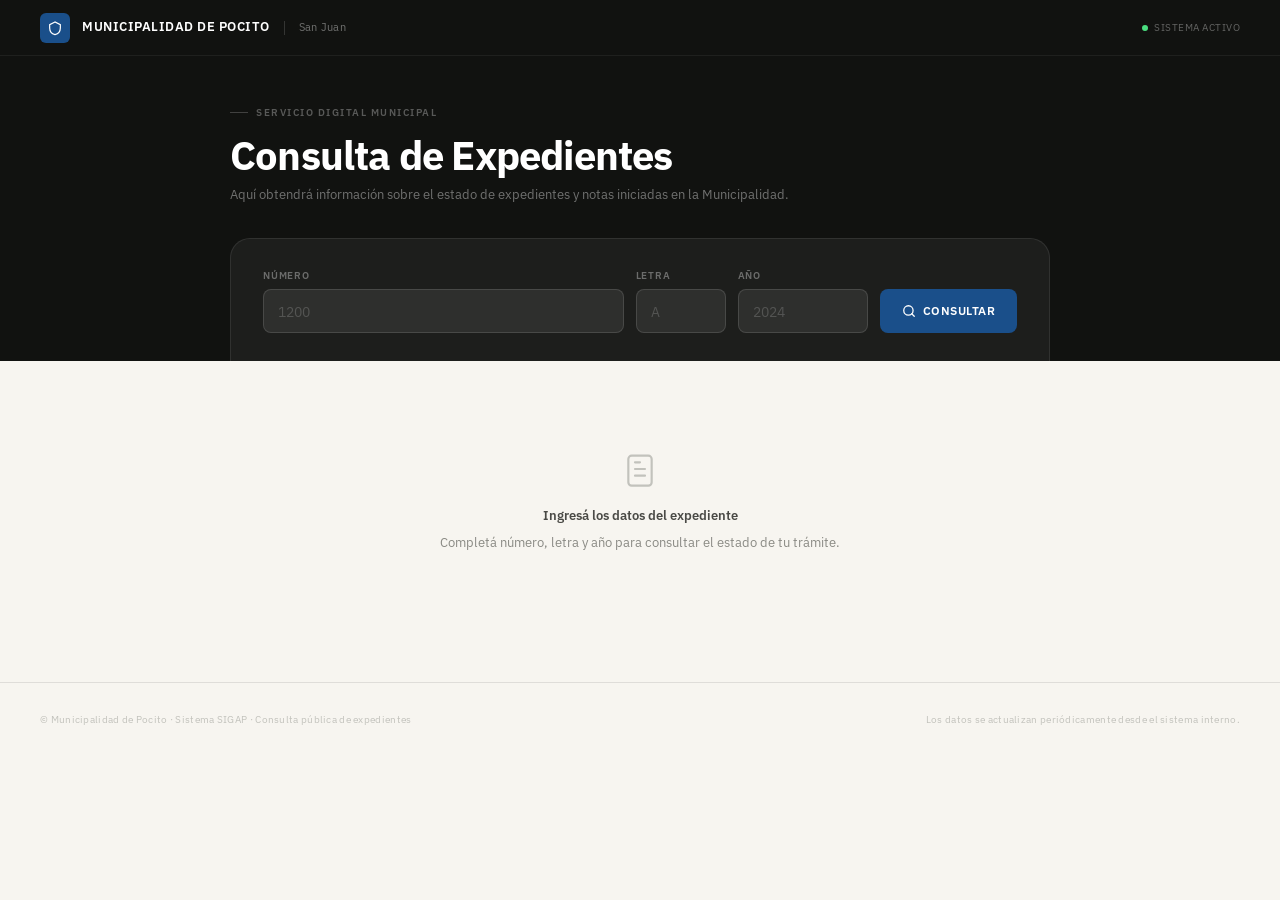
==== html/expedientes/index.html @ dec7ae79 "Add files via upload" ====
<!DOCTYPE html>
<html lang="es">
<head>
<meta charset="UTF-8">
<meta name="viewport" content="width=device-width, initial-scale=1.0">
<title>Consulta de Expedientes — Municipalidad de Pocito</title>
<link rel="preconnect" href="https://fonts.googleapis.com">
<link rel="preconnect" href="https://fonts.gstatic.com" crossorigin>
<link href="https://fonts.googleapis.com/css2?family=IBM+Plex+Sans:ital,wght@0,400;0,500;0,600;1,400&family=IBM+Plex+Mono:wght@400;500&display=swap" rel="stylesheet">
<style>
*,*::before,*::after{box-sizing:border-box;margin:0;padding:0}
:root{
  --ink:     #111210;
  --ink2:    #4a4a46;
  --ink3:    #8a8a84;
  --ink4:    #c2c2bc;
  --paper:   #f7f5f0;
  --card:    #ffffff;
  --line:    rgba(17,18,16,.10);
  --line2:   rgba(17,18,16,.06);
  --blue:    #1a4f8a;
  --blue-bg: #e8f0fa;
  --blue-dk: #0d3566;
  --green:   #0f6e56;
  --green-bg:#e1f5ee;
  --amber:   #7a4a09;
  --amber-bg:#fdf0d5;
  --red:     #8b2020;
  --red-bg:  #fbeaea;
  --r:       8px;
  --r-lg:    14px;
  --r-xl:    20px;
}
html{scroll-behavior:smooth}
body{
  font-family:'IBM Plex Sans',system-ui,sans-serif;
  background:var(--paper);
  color:var(--ink);
  min-height:100vh;
  font-size:15px;
  line-height:1.7;
  -webkit-font-smoothing:antialiased;
}

/* ── HEADER ── */
.hd{
  background:var(--ink);color:#fff;
  display:flex;align-items:center;justify-content:space-between;
  padding:0 2.5rem;height:56px;
  border-bottom:1px solid rgba(255,255,255,.06);
  position:sticky;top:0;z-index:200;
}
.hd-brand{display:flex;align-items:center;gap:12px}
.hd-shield{
  width:30px;height:30px;background:var(--blue);border-radius:6px;
  display:flex;align-items:center;justify-content:center;
}
.hd-shield svg{width:16px;height:16px;fill:none;stroke:#fff;stroke-width:1.8;stroke-linecap:round}
.hd-name{font-family:'IBM Plex Sans',system-ui,sans-serif;font-size:13px;font-weight:600;letter-spacing:.5px;text-transform:uppercase}
.hd-sep{width:1px;height:14px;background:rgba(255,255,255,.15);margin:0 2px}
.hd-sub{font-family:'IBM Plex Sans',system-ui,sans-serif;font-size:11px;color:rgba(255,255,255,.4);letter-spacing:.3px}
.hd-dot-wrap{display:flex;align-items:center;gap:6px;font-family:'IBM Plex Sans',system-ui,sans-serif;font-size:10px;color:rgba(255,255,255,.35);letter-spacing:.5px;text-transform:uppercase}
.hd-dot{width:6px;height:6px;border-radius:50%;background:#4ade80;animation:blink 2.5s ease-in-out infinite}
@keyframes blink{0%,100%{opacity:1}50%{opacity:.3}}

/* ── HERO / FORMULARIO ── */
.hero{
  background:var(--ink);
  padding:3rem 2.5rem 0;
}
.hero-inner{max-width:820px;margin:0 auto}
.hero-eyebrow{
  font-family:'IBM Plex Sans',system-ui,sans-serif;font-size:10px;font-weight:600;
  letter-spacing:1.5px;text-transform:uppercase;
  color:rgba(255,255,255,.3);margin-bottom:.75rem;
  display:flex;align-items:center;gap:8px;
}
.hero-eyebrow::before{content:'';display:block;width:18px;height:1px;background:rgba(255,255,255,.2)}
.hero h1{
  font-family:'IBM Plex Sans',system-ui,sans-serif;font-size:clamp(26px,4vw,40px);
  font-weight:700;color:#fff;line-height:1.1;letter-spacing:-0.8px;
  margin-bottom:.5rem;
}
.hero-desc{
  font-family:'IBM Plex Sans',system-ui,sans-serif;font-size:13px;
  color:rgba(255,255,255,.4);margin-bottom:2rem;line-height:1.6;
}

/* ── SEARCH BOX — estilo referencia: limpio, campos en fila ── */
.search-box{
  background:rgba(255,255,255,.05);
  border:1px solid rgba(255,255,255,.09);
  border-bottom:none;
  border-radius:var(--r-xl) var(--r-xl) 0 0;
  padding:1.75rem 2rem;
}
.search-row{
  display:grid;
  grid-template-columns:1fr 90px 130px auto;
  gap:12px;align-items:end;
}
.sf{display:flex;flex-direction:column;gap:5px}
.sf label{
  font-family:'IBM Plex Sans',system-ui,sans-serif;font-size:10px;font-weight:600;
  text-transform:uppercase;letter-spacing:.8px;
  color:rgba(255,255,255,.35);
}
.sf input{
  height:44px;
  background:rgba(255,255,255,.08);
  border:1px solid rgba(255,255,255,.12);
  border-radius:var(--r);
  color:#fff;font-family:'IBM Plex Sans',system-ui,sans-serif;font-size:17px;font-weight:500;
  padding:0 14px;outline:none;
  transition:border-color .18s,background .18s;
  -moz-appearance:textfield;
}
.sf input::-webkit-outer-spin-button,
.sf input::-webkit-inner-spin-button{-webkit-appearance:none}
.sf input::placeholder{color:rgba(255,255,255,.18);font-size:14px;font-weight:400}
.sf input:focus{border-color:rgba(255,255,255,.38);background:rgba(255,255,255,.12)}
.btn-consultar{
  height:44px;background:var(--blue);color:#fff;border:none;
  border-radius:var(--r);font-family:'IBM Plex Sans',system-ui,sans-serif;
  font-size:12px;font-weight:600;letter-spacing:.5px;text-transform:uppercase;
  padding:0 22px;cursor:pointer;white-space:nowrap;
  display:flex;align-items:center;gap:7px;
  transition:background .15s,transform .1s;
}
.btn-consultar:hover{background:var(--blue-dk)}
.btn-consultar:active{transform:scale(.97)}
.btn-consultar svg{width:14px;height:14px;fill:none;stroke:#fff;stroke-width:2.2;stroke-linecap:round;flex-shrink:0}
.btn-consultar.spin svg{animation:rot .8s linear infinite}
@keyframes rot{to{transform:rotate(360deg)}}

/* ── MAIN ── */
.page-body{max-width:820px;margin:0 auto;padding:2.5rem 2.5rem 5rem}

/* ── IDLE ── */
.idle-msg{
  display:flex;flex-direction:column;align-items:center;
  padding:3rem 1rem;text-align:center;color:var(--ink3);
}
.idle-msg svg{width:40px;height:40px;stroke:var(--ink4);margin-bottom:1rem}
.idle-msg strong{font-family:'IBM Plex Sans',system-ui,sans-serif;font-size:13px;font-weight:600;color:var(--ink2);display:block;margin-bottom:.3rem}
.idle-msg p{font-size:13px}

/* ── RESULT ── */
#result{animation:fadeUp .3s ease}
@keyframes fadeUp{from{opacity:0;transform:translateY(8px)}to{opacity:1;transform:none}}

/* NOT FOUND / ERROR */
.nf{
  background:var(--card);border:1px solid var(--line);
  border-radius:var(--r-xl);padding:2.5rem 2rem;text-align:center;
}
.nf svg{width:38px;height:38px;stroke:var(--ink4);margin-bottom:.9rem}
.nf strong{font-family:'IBM Plex Sans',system-ui,sans-serif;font-size:14px;font-weight:600;display:block;margin-bottom:.4rem}
.nf p{font-size:13px;color:var(--ink2)}

/* ── EXPEDIENTE CARD ── */
.ec{background:var(--card);border:1px solid var(--line);border-radius:var(--r-xl);overflow:hidden}

/* Banner anulado */
.anul-banner{
  background:var(--red-bg);border-bottom:1px solid rgba(139,32,32,.1);
  padding:.6rem 1.75rem;
  font-family:'IBM Plex Sans',system-ui,sans-serif;font-size:11px;font-weight:600;
  color:var(--red);text-transform:uppercase;letter-spacing:.5px;
  display:flex;align-items:center;gap:7px;
}

/* Header azul */
.ec-top{
  background:var(--blue);padding:1.5rem 1.75rem;
  display:flex;justify-content:space-between;align-items:flex-start;
  flex-wrap:wrap;gap:.75rem;
}
.ec-id small{
  font-family:'IBM Plex Sans',system-ui,sans-serif;font-size:9px;font-weight:600;
  letter-spacing:1px;text-transform:uppercase;color:rgba(255,255,255,.55);
  display:block;margin-bottom:3px;
}
.ec-id h2{
  font-family:'IBM Plex Sans',system-ui,sans-serif;font-size:clamp(18px,3.5vw,26px);
  font-weight:700;letter-spacing:-.4px;color:#fff;line-height:1;
}

/* Pill de estado */
.pill{
  display:inline-flex;align-items:center;gap:5px;
  padding:5px 13px;border-radius:99px;
  font-family:'IBM Plex Sans',system-ui,sans-serif;font-size:10px;font-weight:600;
  letter-spacing:.3px;text-transform:uppercase;
}
.pill .d{width:6px;height:6px;border-radius:50%}
.pill-green{background:var(--green-bg);color:var(--green)}.pill-green .d{background:var(--green)}
.pill-amber{background:var(--amber-bg);color:var(--amber)}.pill-amber .d{background:var(--amber)}
.pill-red  {background:var(--red-bg);  color:var(--red)  }.pill-red   .d{background:var(--red)}
.pill-blue {background:rgba(255,255,255,.15);color:#fff   }.pill-blue  .d{background:#9FE1CB}

/* Sector actual destacado */
.ec-sector{
  background:var(--blue-bg);border-bottom:1px solid rgba(26,79,138,.12);
  padding:.9rem 1.75rem;display:flex;align-items:center;gap:10px;
}
.ec-sector-icon{
  width:34px;height:34px;flex-shrink:0;background:var(--blue);
  border-radius:7px;display:flex;align-items:center;justify-content:center;
}
.ec-sector-icon svg{width:17px;height:17px;fill:none;stroke:#fff;stroke-width:1.8;stroke-linecap:round}
.ec-sector-lbl{font-family:'IBM Plex Sans',system-ui,sans-serif;font-size:9px;font-weight:600;letter-spacing:1px;text-transform:uppercase;color:var(--blue);margin-bottom:1px}
.ec-sector-val{font-family:'IBM Plex Sans',system-ui,sans-serif;font-size:14px;font-weight:600;color:var(--blue-dk)}

/* Cuerpo */
.ec-body{padding:1.5rem 1.75rem}

.ec-grid{
  display:grid;grid-template-columns:1fr 1fr;
  gap:.8rem 2rem;margin-bottom:1.4rem;
}
.ec-field .lbl{
  font-family:'IBM Plex Sans',system-ui,sans-serif;font-size:9px;font-weight:600;
  text-transform:uppercase;letter-spacing:.9px;color:var(--ink3);margin-bottom:2px;
}
.ec-field .val{font-size:14px;color:var(--ink);font-weight:400;line-height:1.4}
.ec-field .val.hi{color:var(--blue);font-weight:500}

.motivo{
  background:var(--paper);border-left:3px solid var(--blue);
  border-radius:0 var(--r) var(--r) 0;
  padding:.85rem 1.1rem;margin-bottom:1.75rem;
}
.motivo .lbl{font-family:'IBM Plex Sans',system-ui,sans-serif;font-size:9px;font-weight:600;letter-spacing:.9px;text-transform:uppercase;color:var(--ink3);margin-bottom:4px}
.motivo p{font-size:14px;color:var(--ink);line-height:1.6}

/* ── TABLA DE MOVIMIENTOS ── */
.movs-hd{
  font-family:'IBM Plex Sans',system-ui,sans-serif;font-size:9px;font-weight:600;
  text-transform:uppercase;letter-spacing:.9px;color:var(--ink3);
  padding-top:1.25rem;border-top:1px solid var(--line2);
  margin-bottom:1rem;
  display:flex;align-items:center;justify-content:space-between;
}
.movs-count{
  background:var(--paper);border-radius:99px;
  padding:2px 10px;font-size:10px;color:var(--ink2);
}

.tbl-wrap{overflow-x:auto;border-radius:var(--r);border:1px solid var(--line)}
table.movs{
  width:100%;border-collapse:collapse;
  font-family:'IBM Plex Sans',system-ui,sans-serif;font-size:12px;
}
table.movs thead tr{background:var(--ink);color:#fff}
table.movs thead th{
  padding:10px 13px;text-align:left;
  font-size:10px;font-weight:600;letter-spacing:.5px;text-transform:uppercase;
  white-space:nowrap;
}
table.movs tbody tr{border-bottom:1px solid var(--line2);transition:background .12s;font-size:13px}
table.movs tbody tr:last-child{border-bottom:none}
table.movs tbody tr:hover{background:var(--paper)}
table.movs tbody tr.fila-actual{background:var(--blue-bg)}
table.movs tbody tr.fila-actual td{color:var(--blue-dk)}
table.movs td{
  padding:10px 13px;vertical-align:top;
  color:var(--ink2);line-height:1.5;
}
table.movs td.fecha{white-space:nowrap;color:var(--ink3);font-size:11px}
table.movs td.sector{font-weight:600;color:var(--ink);white-space:nowrap}
table.movs td.obs{font-size:12px;max-width:260px;color:var(--ink2)}
.badge-actual{
  display:inline-block;font-size:9px;padding:1px 7px;border-radius:99px;
  background:var(--blue-bg);color:var(--blue);font-weight:600;
  letter-spacing:.3px;text-transform:uppercase;margin-left:5px;
  vertical-align:middle;font-style:normal;font-family:'IBM Plex Sans',system-ui,sans-serif;
}
.no-movs{font-family:'IBM Plex Sans',system-ui,sans-serif;font-size:12px;color:var(--ink3);font-style:italic;padding:.5rem 0}

/* ── FOOTER ── */
.ft{
  border-top:1px solid var(--line);padding:1.75rem 2.5rem;
  display:flex;align-items:center;justify-content:space-between;flex-wrap:wrap;gap:.5rem;
}
.ft p{font-family:'IBM Plex Sans',system-ui,sans-serif;font-size:10px;color:var(--ink4);letter-spacing:.3px}

@media(max-width:620px){
  .hd{padding:0 1rem}
  .hero{padding:2.5rem 1rem 0}
  .search-row{grid-template-columns:1fr 70px;gap:8px}
  .search-row .sf:nth-child(3){grid-column:1}
  .search-row .btn-consultar{grid-column:1/-1;justify-content:center}
  .page-body{padding:2rem 1rem 3rem}
  .ec-grid{grid-template-columns:1fr}
  .ec-top{flex-direction:column}
  table.movs thead th:nth-child(5),
  table.movs td:nth-child(5){display:none}
}
</style>
</head>
<body>

<header class="hd">
  <div class="hd-brand">
    <div class="hd-shield">
      <svg viewBox="0 0 24 24"><path d="M12 3L4 7v5c0 4.5 3.3 8.7 8 9.9 4.7-1.2 8-5.4 8-9.9V7L12 3z"/></svg>
    </div>
    <span class="hd-name">Municipalidad de Pocito</span>
    <span class="hd-sep"></span>
    <span class="hd-sub">San Juan</span>
  </div>
  <div class="hd-dot-wrap">
    <span class="hd-dot"></span>
    <span id="sync-txt">Sistema activo</span>
  </div>
</header>

<section class="hero">
  <div class="hero-inner">
    <div class="hero-eyebrow">Servicio digital municipal</div>
    <h1>Consulta de Expedientes</h1>
    <p class="hero-desc">Aquí obtendrá información sobre el estado de expedientes y notas iniciadas en la Municipalidad.</p>

    <div class="search-box">
      <div class="search-row">
        <div class="sf">
          <label for="n-num">Número</label>
          <input id="n-num" type="text" inputmode="numeric" placeholder="1200" maxlength="10" autocomplete="off">
        </div>
        <div class="sf">
          <label for="n-let">Letra</label>
          <input id="n-let" type="text" placeholder="A" maxlength="1" autocomplete="off">
        </div>
        <div class="sf">
          <label for="n-ano">Año</label>
          <input id="n-ano" type="text" inputmode="numeric" placeholder="2024" maxlength="4" autocomplete="off">
        </div>
        <button class="btn-consultar" id="btn-q" onclick="buscar()">
          <svg viewBox="0 0 24 24"><circle cx="11" cy="11" r="8"/><path d="m21 21-4.35-4.35"/></svg>
          Consultar
        </button>
      </div>
    </div>
  </div>
</section>

<div class="page-body">
  <div id="result">
    <div class="idle-msg">
      <svg viewBox="0 0 24 24" fill="none" stroke-width="1.3"><path d="M9 12h6m-6 4h6M9 8h3M5 6a2 2 0 012-2h10a2 2 0 012 2v14a2 2 0 01-2 2H7a2 2 0 01-2-2V6z" stroke-linecap="round"/></svg>
      <strong>Ingresá los datos del expediente</strong>
      <p>Completá número, letra y año para consultar el estado de tu trámite.</p>
    </div>
  </div>
</div>

<footer class="ft">
  <p>© Municipalidad de Pocito · Sistema SIGAP · Consulta pública de expedientes</p>
  <p>Los datos se actualizan periódicamente desde el sistema interno.</p>
</footer>

<script>
const estadoMap = {
  E:'En trámite', A:'Archivado', X:'Terminado',
  P:'Paralizado', C:'Cerrado', I:'Ingresado', T:'Terminado'
};
const estadoPill = {
  E:'pill-blue', I:'pill-blue',
  A:'pill-green', X:'pill-green', T:'pill-green',
  P:'pill-amber', C:'pill-amber'
};

function fmtF(s){
  if(!s||s.startsWith('1900'))return '—';
  const d=new Date(s.replace(' ','T'));
  if(isNaN(d))return s;
  return d.toLocaleDateString('es-AR',{day:'2-digit',month:'2-digit',year:'numeric'})
    +'<br><span style="font-size:10px;color:var(--ink3)">'+
    d.toLocaleTimeString('es-AR',{hour:'2-digit',minute:'2-digit'})+'</span>';
}
function fmtFShort(s){
  if(!s||s.startsWith('1900'))return '—';
  const d=new Date(s.replace(' ','T'));
  if(isNaN(d))return s;
  return d.toLocaleDateString('es-AR',{day:'2-digit',month:'long',year:'numeric'});
}
function fmt(v){return(!v||v==='0'||v===0||v==='0000-00-00 00:00:00')?'—':v}
function esc(s){
  return String(s||'').replace(/&/g,'&amp;').replace(/</g,'&lt;').replace(/>/g,'&gt;');
}

async function buscar(){
  const num  = document.getElementById('n-num').value.trim();
  const let_ = document.getElementById('n-let').value.trim().toUpperCase();
  const ano  = document.getElementById('n-ano').value.trim();

  if(!num||!ano){
    setResult(errHtml('Ingresá al menos el número y el año del expediente.'));
    return;
  }

  const btn=document.getElementById('btn-q');
  btn.classList.add('spin'); btn.disabled=true;
  setResult('');

  try{
    const p=new URLSearchParams({numero:num,ano});
    if(let_) p.append('letra',let_);
    const resp=await fetch('./api/consulta.php?'+p);
    if(!resp.ok) throw new Error('HTTP '+resp.status);
    const data=await resp.json();

    if(data.error) setResult(errHtml(data.error));
    else if(!data.expediente) setResult(nfHtml(num,let_,ano));
    else{
      const exp=data.expediente;
      exp.movs=data.movimientos||[];
      setResult(renderExp(exp));
    }
  }catch(e){
    setResult(errHtml('No se pudo conectar con el servidor. Intentá más tarde.'));
    console.error(e);
  }finally{
    btn.classList.remove('spin'); btn.disabled=false;
  }
}

function setResult(html){
  const el=document.getElementById('result');
  el.innerHTML=html;
  el.style.animation='none';
  requestAnimationFrame(()=>el.style.animation='');
}

function errHtml(msg){
  return `<div class="nf">
    <svg viewBox="0 0 24 24" fill="none" stroke-width="1.3"><circle cx="12" cy="12" r="10"/><path d="M12 8v4m0 4h.01" stroke-linecap="round"/></svg>
    <strong>No se pudo realizar la consulta</strong><p>${esc(msg)}</p>
  </div>`;
}
function nfHtml(n,l,a){
  return `<div class="nf">
    <svg viewBox="0 0 24 24" fill="none" stroke-width="1.3"><path d="M9 5H7a2 2 0 00-2 2v12a2 2 0 002 2h10a2 2 0 002-2V7a2 2 0 00-2-2h-2M9 5a2 2 0 002 2h2a2 2 0 002-2M9 5a2 2 0 012-2h2a2 2 0 012 2" stroke-linecap="round"/></svg>
    <strong>Expediente no encontrado</strong>
    <p>No existe el expediente <b>N° ${esc(n)}${l?'/'+esc(l):''}</b> del año <b>${esc(a)}</b>.<br>Verificá los datos o consultá en Mesa de Entradas.</p>
  </div>`;
}

function renderExp(e){
  const pClass = estadoPill[e.ESTADO]||'pill-blue';
  const pLabel = estadoMap[e.ESTADO]||e.ESTADO;

  const anulBanner = e.ANULADO==1
    ? `<div class="anul-banner">⚠ Expediente anulado</div>` : '';

  // Sector actual: usar SECTACTUAL_NOMBRE si existe, si no el código
  const sectorActual = (e.SECTACTUAL_NOMBRE && e.SECTACTUAL_NOMBRE.trim() && e.SECTACTUAL_NOMBRE!=='—')
    ? e.SECTACTUAL_NOMBRE : (e.SECTACTUAL||'—');

  // ── TABLA DE MOVIMIENTOS ──
  let movHtml = '';
  if(e.movs && e.movs.length){
    const filas = e.movs.map((m,i)=>{
      const sectorNombre = (m.SECTORACTUAL_NOMBRE && m.SECTORACTUAL_NOMBRE.trim())
        ? m.SECTORACTUAL_NOMBRE : (m.SECTORACTUAL||'—');
      const esActual = i===0;
      return `<tr class="${esActual?'fila-actual':''}">
        <td class="fecha">${fmtF(m.FECHAHORA)}</td>
        <td class="sector">${esc(sectorNombre)}${esActual?'<span class="badge-actual">Actual</span>':''}</td>
        <td>${esc(fmt(m.SECTORPROVENIENTE))}</td>
        <td class="obs">${esc(fmt(m.OBSERVACIONES))}</td>
        <td>${esc(fmt(m.ESTADOACTUAL))}</td>
        <td style="text-align:center">${fmt(m.FOJAS)}</td>
      </tr>`;
    }).join('');

    movHtml = `
    <div class="tbl-wrap">
      <table class="movs">
        <thead>
          <tr>
            <th>Fecha y hora</th>
            <th>Sector</th>
            <th>Proveniente de</th>
            <th>Observaciones</th>
            <th>Estado</th>
            <th>Fojas</th>
          </tr>
        </thead>
        <tbody>${filas}</tbody>
      </table>
    </div>`;
  } else {
    movHtml = `<p class="no-movs">Sin movimientos registrados.</p>`;
  }

  return `
  <div class="ec">
    ${anulBanner}
    <div class="ec-top">
      <div class="ec-id">
        <small>Expediente</small>
        <h2>N° ${esc(e.NUMERO)}${e.LETRA&&e.LETRA.trim()?'/'+esc(e.LETRA.trim()):''} &nbsp;·&nbsp; ${esc(e.ANO)}</h2>
      </div>
      <span class="pill ${pClass}"><span class="d"></span>${pLabel}</span>
    </div>

    <div class="ec-sector">
      <div class="ec-sector-icon">
        <svg viewBox="0 0 24 24"><path d="M3 9l9-7 9 7v11a2 2 0 01-2 2H5a2 2 0 01-2-2V9z"/><path d="M9 22V12h6v10"/></svg>
      </div>
      <div>
        <div class="ec-sector-lbl">Sector actual</div>
        <div class="ec-sector-val">${esc(sectorActual)}</div>
      </div>
    </div>

    <div class="ec-body">
      <div class="ec-grid">
        <div class="ec-field">
          <div class="lbl">Fecha de inicio</div>
          <div class="val">${fmtFShort(e.FECHAINICIO)}</div>
        </div>
        <div class="ec-field">
          <div class="lbl">Tipo de expediente</div>
          <div class="val">${fmt(e.TIPOEXPEDIENTE)}</div>
        </div>
        <div class="ec-field">
          <div class="lbl">Iniciado por</div>
          <div class="val hi">${esc(fmt(e.EXTERNOINICIA))}</div>
        </div>
        <div class="ec-field">
          <div class="lbl">Sector iniciador</div>
          <div class="val">${esc(fmt(e.SECTORINICIA_NOMBRE||e.SECTORINICIA))}</div>
        </div>
        <div class="ec-field">
          <div class="lbl">Estado</div>
          <div class="val">${pLabel}</div>
        </div>
        <div class="ec-field">
          <div class="lbl">Última actualización</div>
          <div class="val">${fmtFShort(e.updated_at||e.FECHACARGA)}</div>
        </div>
      </div>

      ${e.MOTIVO&&e.MOTIVO.trim()&&e.MOTIVO!=='—'?
        `<div class="motivo">
          <div class="lbl">Motivo / Asunto</div>
          <p>${esc(e.MOTIVO)}</p>
        </div>`:''
      }

      <div class="movs-hd">
        Recorrido del expediente
        <span class="movs-count">${e.movs?e.movs.length:0} movimientos</span>
      </div>
      ${movHtml}
    </div>
  </div>`;
}

// ── Navegación entre campos con Enter/Tab ──
// Número → Enter salta a Letra (no busca)
document.getElementById('n-num').addEventListener('keydown', ev => {
  ev.target.value = ev.target.value.replace(/[^0-9]/g, '');
  if (ev.key === 'Enter') {
    ev.preventDefault();
    document.getElementById('n-let').focus();
  }
});
document.getElementById('n-num').addEventListener('input', ev => {
  ev.target.value = ev.target.value.replace(/[^0-9]/g, '');
});

// Letra → auto-uppercase, salta a Año al tipear 1 carácter
document.getElementById('n-let').addEventListener('input', ev => {
  ev.target.value = ev.target.value.toUpperCase();
  if (ev.target.value.length === 1) {
    document.getElementById('n-ano').focus();
  }
});
document.getElementById('n-let').addEventListener('keydown', ev => {
  if (ev.key === 'Enter') {
    ev.preventDefault();
    document.getElementById('n-ano').focus();
  }
});

// Año → Enter dispara la búsqueda (todos los campos completados)
document.getElementById('n-ano').addEventListener('keydown', ev => {
  if (ev.key === 'Enter') {
    ev.preventDefault();
    buscar();
  }
});
document.getElementById('n-ano').addEventListener('input', ev => {
  ev.target.value = ev.target.value.replace(/[^0-9]/g, '');
  // Auto-buscar cuando se completan 4 dígitos del año
  if (ev.target.value.length === 4) {
    buscar();
  }
});

// ── Status sync ──
fetch('./api/status.php')
  .then(r=>r.json())
  .then(d=>{
    if(d.ultima_sync){
      const f=new Date(d.ultima_sync.replace(' ','T'));
      document.getElementById('sync-txt').textContent=
        'Actualizado '+f.toLocaleDateString('es-AR',{day:'2-digit',month:'2-digit',year:'numeric'})
        +' '+f.toLocaleTimeString('es-AR',{hour:'2-digit',minute:'2-digit'});
    }
  }).catch(()=>{});
</script>
</body>
</html>
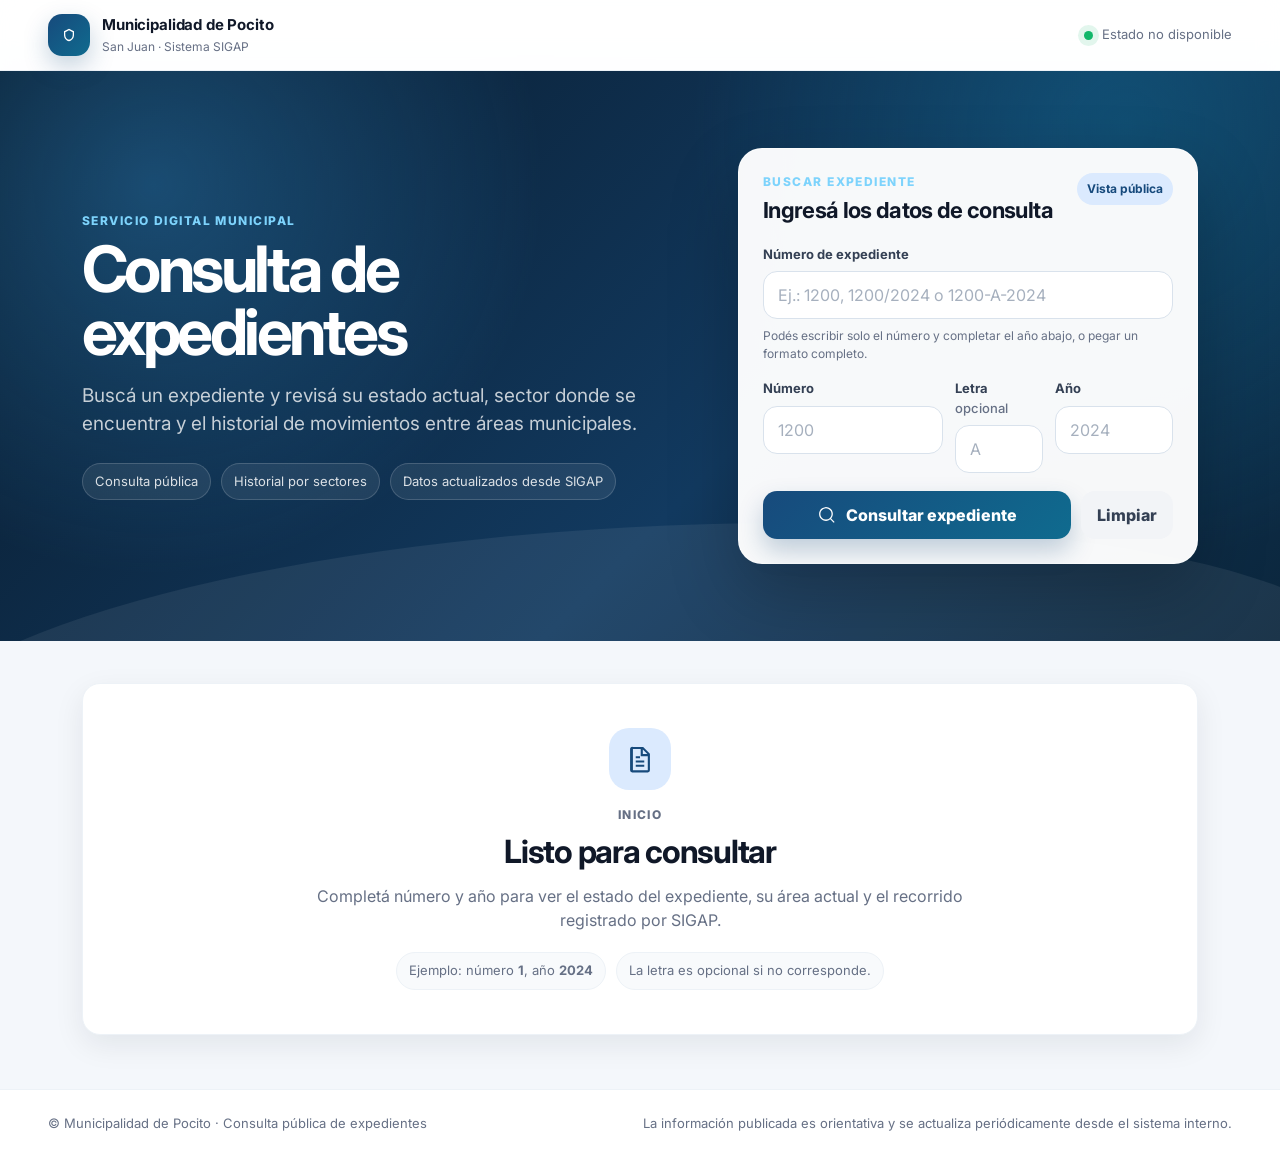
==== commit affc2da8: "Rediseñar consulta web de expedientes" ====
--- a/html/expedientes/index.html
+++ b/html/expedientes/index.html
@@ -1,618 +1,114 @@
 <!DOCTYPE html>
 <html lang="es">
 <head>
-<meta charset="UTF-8">
-<meta name="viewport" content="width=device-width, initial-scale=1.0">
-<title>Consulta de Expedientes — Municipalidad de Pocito</title>
-<link rel="preconnect" href="https://fonts.googleapis.com">
-<link rel="preconnect" href="https://fonts.gstatic.com" crossorigin>
-<link href="https://fonts.googleapis.com/css2?family=IBM+Plex+Sans:ital,wght@0,400;0,500;0,600;1,400&family=IBM+Plex+Mono:wght@400;500&display=swap" rel="stylesheet">
-<style>
-*,*::before,*::after{box-sizing:border-box;margin:0;padding:0}
-:root{
-  --ink:     #111210;
-  --ink2:    #4a4a46;
-  --ink3:    #8a8a84;
-  --ink4:    #c2c2bc;
-  --paper:   #f7f5f0;
-  --card:    #ffffff;
-  --line:    rgba(17,18,16,.10);
-  --line2:   rgba(17,18,16,.06);
-  --blue:    #1a4f8a;
-  --blue-bg: #e8f0fa;
-  --blue-dk: #0d3566;
-  --green:   #0f6e56;
-  --green-bg:#e1f5ee;
-  --amber:   #7a4a09;
-  --amber-bg:#fdf0d5;
-  --red:     #8b2020;
-  --red-bg:  #fbeaea;
-  --r:       8px;
-  --r-lg:    14px;
-  --r-xl:    20px;
-}
-html{scroll-behavior:smooth}
-body{
-  font-family:'IBM Plex Sans',system-ui,sans-serif;
-  background:var(--paper);
-  color:var(--ink);
-  min-height:100vh;
-  font-size:15px;
-  line-height:1.7;
-  -webkit-font-smoothing:antialiased;
-}
-
-/* ── HEADER ── */
-.hd{
-  background:var(--ink);color:#fff;
-  display:flex;align-items:center;justify-content:space-between;
-  padding:0 2.5rem;height:56px;
-  border-bottom:1px solid rgba(255,255,255,.06);
-  position:sticky;top:0;z-index:200;
-}
-.hd-brand{display:flex;align-items:center;gap:12px}
-.hd-shield{
-  width:30px;height:30px;background:var(--blue);border-radius:6px;
-  display:flex;align-items:center;justify-content:center;
-}
-.hd-shield svg{width:16px;height:16px;fill:none;stroke:#fff;stroke-width:1.8;stroke-linecap:round}
-.hd-name{font-family:'IBM Plex Sans',system-ui,sans-serif;font-size:13px;font-weight:600;letter-spacing:.5px;text-transform:uppercase}
-.hd-sep{width:1px;height:14px;background:rgba(255,255,255,.15);margin:0 2px}
-.hd-sub{font-family:'IBM Plex Sans',system-ui,sans-serif;font-size:11px;color:rgba(255,255,255,.4);letter-spacing:.3px}
-.hd-dot-wrap{display:flex;align-items:center;gap:6px;font-family:'IBM Plex Sans',system-ui,sans-serif;font-size:10px;color:rgba(255,255,255,.35);letter-spacing:.5px;text-transform:uppercase}
-.hd-dot{width:6px;height:6px;border-radius:50%;background:#4ade80;animation:blink 2.5s ease-in-out infinite}
-@keyframes blink{0%,100%{opacity:1}50%{opacity:.3}}
-
-/* ── HERO / FORMULARIO ── */
-.hero{
-  background:var(--ink);
-  padding:3rem 2.5rem 0;
-}
-.hero-inner{max-width:820px;margin:0 auto}
-.hero-eyebrow{
-  font-family:'IBM Plex Sans',system-ui,sans-serif;font-size:10px;font-weight:600;
-  letter-spacing:1.5px;text-transform:uppercase;
-  color:rgba(255,255,255,.3);margin-bottom:.75rem;
-  display:flex;align-items:center;gap:8px;
-}
-.hero-eyebrow::before{content:'';display:block;width:18px;height:1px;background:rgba(255,255,255,.2)}
-.hero h1{
-  font-family:'IBM Plex Sans',system-ui,sans-serif;font-size:clamp(26px,4vw,40px);
-  font-weight:700;color:#fff;line-height:1.1;letter-spacing:-0.8px;
-  margin-bottom:.5rem;
-}
-.hero-desc{
-  font-family:'IBM Plex Sans',system-ui,sans-serif;font-size:13px;
-  color:rgba(255,255,255,.4);margin-bottom:2rem;line-height:1.6;
-}
-
-/* ── SEARCH BOX — estilo referencia: limpio, campos en fila ── */
-.search-box{
-  background:rgba(255,255,255,.05);
-  border:1px solid rgba(255,255,255,.09);
-  border-bottom:none;
-  border-radius:var(--r-xl) var(--r-xl) 0 0;
-  padding:1.75rem 2rem;
-}
-.search-row{
-  display:grid;
-  grid-template-columns:1fr 90px 130px auto;
-  gap:12px;align-items:end;
-}
-.sf{display:flex;flex-direction:column;gap:5px}
-.sf label{
-  font-family:'IBM Plex Sans',system-ui,sans-serif;font-size:10px;font-weight:600;
-  text-transform:uppercase;letter-spacing:.8px;
-  color:rgba(255,255,255,.35);
-}
-.sf input{
-  height:44px;
-  background:rgba(255,255,255,.08);
-  border:1px solid rgba(255,255,255,.12);
-  border-radius:var(--r);
-  color:#fff;font-family:'IBM Plex Sans',system-ui,sans-serif;font-size:17px;font-weight:500;
-  padding:0 14px;outline:none;
-  transition:border-color .18s,background .18s;
-  -moz-appearance:textfield;
-}
-.sf input::-webkit-outer-spin-button,
-.sf input::-webkit-inner-spin-button{-webkit-appearance:none}
-.sf input::placeholder{color:rgba(255,255,255,.18);font-size:14px;font-weight:400}
-.sf input:focus{border-color:rgba(255,255,255,.38);background:rgba(255,255,255,.12)}
-.btn-consultar{
-  height:44px;background:var(--blue);color:#fff;border:none;
-  border-radius:var(--r);font-family:'IBM Plex Sans',system-ui,sans-serif;
-  font-size:12px;font-weight:600;letter-spacing:.5px;text-transform:uppercase;
-  padding:0 22px;cursor:pointer;white-space:nowrap;
-  display:flex;align-items:center;gap:7px;
-  transition:background .15s,transform .1s;
-}
-.btn-consultar:hover{background:var(--blue-dk)}
-.btn-consultar:active{transform:scale(.97)}
-.btn-consultar svg{width:14px;height:14px;fill:none;stroke:#fff;stroke-width:2.2;stroke-linecap:round;flex-shrink:0}
-.btn-consultar.spin svg{animation:rot .8s linear infinite}
-@keyframes rot{to{transform:rotate(360deg)}}
-
-/* ── MAIN ── */
-.page-body{max-width:820px;margin:0 auto;padding:2.5rem 2.5rem 5rem}
-
-/* ── IDLE ── */
-.idle-msg{
-  display:flex;flex-direction:column;align-items:center;
-  padding:3rem 1rem;text-align:center;color:var(--ink3);
-}
-.idle-msg svg{width:40px;height:40px;stroke:var(--ink4);margin-bottom:1rem}
-.idle-msg strong{font-family:'IBM Plex Sans',system-ui,sans-serif;font-size:13px;font-weight:600;color:var(--ink2);display:block;margin-bottom:.3rem}
-.idle-msg p{font-size:13px}
-
-/* ── RESULT ── */
-#result{animation:fadeUp .3s ease}
-@keyframes fadeUp{from{opacity:0;transform:translateY(8px)}to{opacity:1;transform:none}}
-
-/* NOT FOUND / ERROR */
-.nf{
-  background:var(--card);border:1px solid var(--line);
-  border-radius:var(--r-xl);padding:2.5rem 2rem;text-align:center;
-}
-.nf svg{width:38px;height:38px;stroke:var(--ink4);margin-bottom:.9rem}
-.nf strong{font-family:'IBM Plex Sans',system-ui,sans-serif;font-size:14px;font-weight:600;display:block;margin-bottom:.4rem}
-.nf p{font-size:13px;color:var(--ink2)}
-
-/* ── EXPEDIENTE CARD ── */
-.ec{background:var(--card);border:1px solid var(--line);border-radius:var(--r-xl);overflow:hidden}
-
-/* Banner anulado */
-.anul-banner{
-  background:var(--red-bg);border-bottom:1px solid rgba(139,32,32,.1);
-  padding:.6rem 1.75rem;
-  font-family:'IBM Plex Sans',system-ui,sans-serif;font-size:11px;font-weight:600;
-  color:var(--red);text-transform:uppercase;letter-spacing:.5px;
-  display:flex;align-items:center;gap:7px;
-}
-
-/* Header azul */
-.ec-top{
-  background:var(--blue);padding:1.5rem 1.75rem;
-  display:flex;justify-content:space-between;align-items:flex-start;
-  flex-wrap:wrap;gap:.75rem;
-}
-.ec-id small{
-  font-family:'IBM Plex Sans',system-ui,sans-serif;font-size:9px;font-weight:600;
-  letter-spacing:1px;text-transform:uppercase;color:rgba(255,255,255,.55);
-  display:block;margin-bottom:3px;
-}
-.ec-id h2{
-  font-family:'IBM Plex Sans',system-ui,sans-serif;font-size:clamp(18px,3.5vw,26px);
-  font-weight:700;letter-spacing:-.4px;color:#fff;line-height:1;
-}
-
-/* Pill de estado */
-.pill{
-  display:inline-flex;align-items:center;gap:5px;
-  padding:5px 13px;border-radius:99px;
-  font-family:'IBM Plex Sans',system-ui,sans-serif;font-size:10px;font-weight:600;
-  letter-spacing:.3px;text-transform:uppercase;
-}
-.pill .d{width:6px;height:6px;border-radius:50%}
-.pill-green{background:var(--green-bg);color:var(--green)}.pill-green .d{background:var(--green)}
-.pill-amber{background:var(--amber-bg);color:var(--amber)}.pill-amber .d{background:var(--amber)}
-.pill-red  {background:var(--red-bg);  color:var(--red)  }.pill-red   .d{background:var(--red)}
-.pill-blue {background:rgba(255,255,255,.15);color:#fff   }.pill-blue  .d{background:#9FE1CB}
-
-/* Sector actual destacado */
-.ec-sector{
-  background:var(--blue-bg);border-bottom:1px solid rgba(26,79,138,.12);
-  padding:.9rem 1.75rem;display:flex;align-items:center;gap:10px;
-}
-.ec-sector-icon{
-  width:34px;height:34px;flex-shrink:0;background:var(--blue);
-  border-radius:7px;display:flex;align-items:center;justify-content:center;
-}
-.ec-sector-icon svg{width:17px;height:17px;fill:none;stroke:#fff;stroke-width:1.8;stroke-linecap:round}
-.ec-sector-lbl{font-family:'IBM Plex Sans',system-ui,sans-serif;font-size:9px;font-weight:600;letter-spacing:1px;text-transform:uppercase;color:var(--blue);margin-bottom:1px}
-.ec-sector-val{font-family:'IBM Plex Sans',system-ui,sans-serif;font-size:14px;font-weight:600;color:var(--blue-dk)}
-
-/* Cuerpo */
-.ec-body{padding:1.5rem 1.75rem}
-
-.ec-grid{
-  display:grid;grid-template-columns:1fr 1fr;
-  gap:.8rem 2rem;margin-bottom:1.4rem;
-}
-.ec-field .lbl{
-  font-family:'IBM Plex Sans',system-ui,sans-serif;font-size:9px;font-weight:600;
-  text-transform:uppercase;letter-spacing:.9px;color:var(--ink3);margin-bottom:2px;
-}
-.ec-field .val{font-size:14px;color:var(--ink);font-weight:400;line-height:1.4}
-.ec-field .val.hi{color:var(--blue);font-weight:500}
-
-.motivo{
-  background:var(--paper);border-left:3px solid var(--blue);
-  border-radius:0 var(--r) var(--r) 0;
-  padding:.85rem 1.1rem;margin-bottom:1.75rem;
-}
-.motivo .lbl{font-family:'IBM Plex Sans',system-ui,sans-serif;font-size:9px;font-weight:600;letter-spacing:.9px;text-transform:uppercase;color:var(--ink3);margin-bottom:4px}
-.motivo p{font-size:14px;color:var(--ink);line-height:1.6}
-
-/* ── TABLA DE MOVIMIENTOS ── */
-.movs-hd{
-  font-family:'IBM Plex Sans',system-ui,sans-serif;font-size:9px;font-weight:600;
-  text-transform:uppercase;letter-spacing:.9px;color:var(--ink3);
-  padding-top:1.25rem;border-top:1px solid var(--line2);
-  margin-bottom:1rem;
-  display:flex;align-items:center;justify-content:space-between;
-}
-.movs-count{
-  background:var(--paper);border-radius:99px;
-  padding:2px 10px;font-size:10px;color:var(--ink2);
-}
-
-.tbl-wrap{overflow-x:auto;border-radius:var(--r);border:1px solid var(--line)}
-table.movs{
-  width:100%;border-collapse:collapse;
-  font-family:'IBM Plex Sans',system-ui,sans-serif;font-size:12px;
-}
-table.movs thead tr{background:var(--ink);color:#fff}
-table.movs thead th{
-  padding:10px 13px;text-align:left;
-  font-size:10px;font-weight:600;letter-spacing:.5px;text-transform:uppercase;
-  white-space:nowrap;
-}
-table.movs tbody tr{border-bottom:1px solid var(--line2);transition:background .12s;font-size:13px}
-table.movs tbody tr:last-child{border-bottom:none}
-table.movs tbody tr:hover{background:var(--paper)}
-table.movs tbody tr.fila-actual{background:var(--blue-bg)}
-table.movs tbody tr.fila-actual td{color:var(--blue-dk)}
-table.movs td{
-  padding:10px 13px;vertical-align:top;
-  color:var(--ink2);line-height:1.5;
-}
-table.movs td.fecha{white-space:nowrap;color:var(--ink3);font-size:11px}
-table.movs td.sector{font-weight:600;color:var(--ink);white-space:nowrap}
-table.movs td.obs{font-size:12px;max-width:260px;color:var(--ink2)}
-.badge-actual{
-  display:inline-block;font-size:9px;padding:1px 7px;border-radius:99px;
-  background:var(--blue-bg);color:var(--blue);font-weight:600;
-  letter-spacing:.3px;text-transform:uppercase;margin-left:5px;
-  vertical-align:middle;font-style:normal;font-family:'IBM Plex Sans',system-ui,sans-serif;
-}
-.no-movs{font-family:'IBM Plex Sans',system-ui,sans-serif;font-size:12px;color:var(--ink3);font-style:italic;padding:.5rem 0}
-
-/* ── FOOTER ── */
-.ft{
-  border-top:1px solid var(--line);padding:1.75rem 2.5rem;
-  display:flex;align-items:center;justify-content:space-between;flex-wrap:wrap;gap:.5rem;
-}
-.ft p{font-family:'IBM Plex Sans',system-ui,sans-serif;font-size:10px;color:var(--ink4);letter-spacing:.3px}
-
-@media(max-width:620px){
-  .hd{padding:0 1rem}
-  .hero{padding:2.5rem 1rem 0}
-  .search-row{grid-template-columns:1fr 70px;gap:8px}
-  .search-row .sf:nth-child(3){grid-column:1}
-  .search-row .btn-consultar{grid-column:1/-1;justify-content:center}
-  .page-body{padding:2rem 1rem 3rem}
-  .ec-grid{grid-template-columns:1fr}
-  .ec-top{flex-direction:column}
-  table.movs thead th:nth-child(5),
-  table.movs td:nth-child(5){display:none}
-}
-</style>
+  <meta charset="UTF-8">
+  <meta name="viewport" content="width=device-width, initial-scale=1.0">
+  <meta name="description" content="Consulta pública de expedientes municipales y recorrido por sectores.">
+  <title>Consulta de Expedientes — Municipalidad de Pocito</title>
+  <link rel="preconnect" href="https://fonts.googleapis.com">
+  <link rel="preconnect" href="https://fonts.gstatic.com" crossorigin>
+  <link href="https://fonts.googleapis.com/css2?family=Inter:wght@400;500;600;700;800&display=swap" rel="stylesheet">
+  <link rel="stylesheet" href="./styles.css">
+  <script src="./app.js" defer></script>
 </head>
 <body>
+  <header class="site-header" aria-label="Encabezado institucional">
+    <a class="brand" href="./" aria-label="Ir al inicio de consulta de expedientes">
+      <span class="brand-mark" aria-hidden="true">
+        <svg viewBox="0 0 24 24" role="img"><path d="M12 2.75 4.5 6.55v5.35c0 4.55 3.18 8.7 7.5 9.35 4.32-.65 7.5-4.8 7.5-9.35V6.55L12 2.75Zm0 2.12 5.6 2.84v4.19c0 3.45-2.25 6.65-5.6 7.34-3.35-.69-5.6-3.89-5.6-7.34V7.71L12 4.87Z"/></svg>
+      </span>
+      <span>
+        <strong>Municipalidad de Pocito</strong>
+        <small>San Juan · Sistema SIGAP</small>
+      </span>
+    </a>
+    <div class="sync-status" id="syncStatus" aria-live="polite">
+      <span class="pulse" aria-hidden="true"></span>
+      <span>Consultando estado del sistema…</span>
+    </div>
+  </header>
 
-<header class="hd">
-  <div class="hd-brand">
-    <div class="hd-shield">
-      <svg viewBox="0 0 24 24"><path d="M12 3L4 7v5c0 4.5 3.3 8.7 8 9.9 4.7-1.2 8-5.4 8-9.9V7L12 3z"/></svg>
-    </div>
-    <span class="hd-name">Municipalidad de Pocito</span>
-    <span class="hd-sep"></span>
-    <span class="hd-sub">San Juan</span>
-  </div>
-  <div class="hd-dot-wrap">
-    <span class="hd-dot"></span>
-    <span id="sync-txt">Sistema activo</span>
-  </div>
-</header>
+  <main>
+    <section class="hero" aria-labelledby="pageTitle">
+      <div class="hero-bg" aria-hidden="true"></div>
+      <div class="hero-inner">
+        <div class="hero-copy">
+          <p class="eyebrow">Servicio digital municipal</p>
+          <h1 id="pageTitle">Consulta de expedientes</h1>
+          <p class="lead">Buscá un expediente y revisá su estado actual, sector donde se encuentra y el historial de movimientos entre áreas municipales.</p>
+          <div class="hero-badges" aria-label="Características del servicio">
+            <span>Consulta pública</span>
+            <span>Historial por sectores</span>
+            <span>Datos actualizados desde SIGAP</span>
+          </div>
+        </div>
 
-<section class="hero">
-  <div class="hero-inner">
-    <div class="hero-eyebrow">Servicio digital municipal</div>
-    <h1>Consulta de Expedientes</h1>
-    <p class="hero-desc">Aquí obtendrá información sobre el estado de expedientes y notas iniciadas en la Municipalidad.</p>
+        <form class="search-card" id="searchForm" novalidate>
+          <div class="search-card-head">
+            <div>
+              <p class="form-kicker">Buscar expediente</p>
+              <h2>Ingresá los datos de consulta</h2>
+            </div>
+            <span class="mode-pill">Vista pública</span>
+          </div>
 
-    <div class="search-box">
-      <div class="search-row">
-        <div class="sf">
-          <label for="n-num">Número</label>
-          <input id="n-num" type="text" inputmode="numeric" placeholder="1200" maxlength="10" autocomplete="off">
-        </div>
-        <div class="sf">
-          <label for="n-let">Letra</label>
-          <input id="n-let" type="text" placeholder="A" maxlength="1" autocomplete="off">
-        </div>
-        <div class="sf">
-          <label for="n-ano">Año</label>
-          <input id="n-ano" type="text" inputmode="numeric" placeholder="2024" maxlength="4" autocomplete="off">
-        </div>
-        <button class="btn-consultar" id="btn-q" onclick="buscar()">
-          <svg viewBox="0 0 24 24"><circle cx="11" cy="11" r="8"/><path d="m21 21-4.35-4.35"/></svg>
-          Consultar
-        </button>
+          <label class="field field-wide" for="smartSearch">
+            <span>Número de expediente</span>
+            <input id="smartSearch" name="smartSearch" type="text" inputmode="numeric" autocomplete="off" placeholder="Ej.: 1200, 1200/2024 o 1200-A-2024" aria-describedby="searchHelp">
+          </label>
+          <p class="field-help" id="searchHelp">Podés escribir solo el número y completar el año abajo, o pegar un formato completo.</p>
+
+          <div class="fields-grid">
+            <label class="field" for="numero">
+              <span>Número</span>
+              <input id="numero" name="numero" type="text" inputmode="numeric" autocomplete="off" maxlength="10" placeholder="1200" required>
+            </label>
+            <label class="field" for="letra">
+              <span>Letra <em>opcional</em></span>
+              <input id="letra" name="letra" type="text" autocomplete="off" maxlength="1" placeholder="A">
+            </label>
+            <label class="field" for="ano">
+              <span>Año</span>
+              <input id="ano" name="ano" type="text" inputmode="numeric" autocomplete="off" maxlength="4" placeholder="2024" required>
+            </label>
+          </div>
+
+          <div class="form-actions">
+            <button class="btn-primary" id="searchButton" type="submit">
+              <span class="btn-icon" aria-hidden="true">
+                <svg viewBox="0 0 24 24"><path d="M10.75 4a6.75 6.75 0 1 0 0 13.5 6.75 6.75 0 0 0 0-13.5ZM2.5 10.75a8.25 8.25 0 1 1 14.47 5.42l4.18 4.18-1.06 1.06-4.18-4.18A8.25 8.25 0 0 1 2.5 10.75Z"/></svg>
+              </span>
+              <span>Consultar expediente</span>
+            </button>
+            <button class="btn-secondary" id="clearButton" type="button">Limpiar</button>
+          </div>
+
+          <div class="form-message" id="formMessage" role="alert" aria-live="polite"></div>
+        </form>
       </div>
-    </div>
-  </div>
-</section>
+    </section>
 
-<div class="page-body">
-  <div id="result">
-    <div class="idle-msg">
-      <svg viewBox="0 0 24 24" fill="none" stroke-width="1.3"><path d="M9 12h6m-6 4h6M9 8h3M5 6a2 2 0 012-2h10a2 2 0 012 2v14a2 2 0 01-2 2H7a2 2 0 01-2-2V6z" stroke-linecap="round"/></svg>
-      <strong>Ingresá los datos del expediente</strong>
-      <p>Completá número, letra y año para consultar el estado de tu trámite.</p>
-    </div>
-  </div>
-</div>
+    <section class="content-shell" aria-live="polite">
+      <div class="result-panel" id="resultPanel">
+        <article class="empty-state">
+          <span class="empty-icon" aria-hidden="true">
+            <svg viewBox="0 0 24 24"><path d="M7 3.5h7.25L19 8.25V20a1.5 1.5 0 0 1-1.5 1.5h-11A1.5 1.5 0 0 1 5 20V5a1.5 1.5 0 0 1 2-1.5Zm7 1.8V8.5h3.2L14 5.3ZM7 5v15h10.5V10H12.5V5H7Zm2 8h6v1.5H9V13Zm0 3h6v1.5H9V16Zm0-6h3v1.5H9V10Z"/></svg>
+          </span>
+          <p class="eyebrow">Inicio</p>
+          <h2>Listo para consultar</h2>
+          <p>Completá número y año para ver el estado del expediente, su área actual y el recorrido registrado por SIGAP.</p>
+          <div class="empty-tips">
+            <span>Ejemplo: número <strong>1</strong>, año <strong>2024</strong></span>
+            <span>La letra es opcional si no corresponde.</span>
+          </div>
+        </article>
+      </div>
+    </section>
+  </main>
 
-<footer class="ft">
-  <p>© Municipalidad de Pocito · Sistema SIGAP · Consulta pública de expedientes</p>
-  <p>Los datos se actualizan periódicamente desde el sistema interno.</p>
-</footer>
-
-<script>
-const estadoMap = {
-  E:'En trámite', A:'Archivado', X:'Terminado',
-  P:'Paralizado', C:'Cerrado', I:'Ingresado', T:'Terminado'
-};
-const estadoPill = {
-  E:'pill-blue', I:'pill-blue',
-  A:'pill-green', X:'pill-green', T:'pill-green',
-  P:'pill-amber', C:'pill-amber'
-};
-
-function fmtF(s){
-  if(!s||s.startsWith('1900'))return '—';
-  const d=new Date(s.replace(' ','T'));
-  if(isNaN(d))return s;
-  return d.toLocaleDateString('es-AR',{day:'2-digit',month:'2-digit',year:'numeric'})
-    +'<br><span style="font-size:10px;color:var(--ink3)">'+
-    d.toLocaleTimeString('es-AR',{hour:'2-digit',minute:'2-digit'})+'</span>';
-}
-function fmtFShort(s){
-  if(!s||s.startsWith('1900'))return '—';
-  const d=new Date(s.replace(' ','T'));
-  if(isNaN(d))return s;
-  return d.toLocaleDateString('es-AR',{day:'2-digit',month:'long',year:'numeric'});
-}
-function fmt(v){return(!v||v==='0'||v===0||v==='0000-00-00 00:00:00')?'—':v}
-function esc(s){
-  return String(s||'').replace(/&/g,'&amp;').replace(/</g,'&lt;').replace(/>/g,'&gt;');
-}
-
-async function buscar(){
-  const num  = document.getElementById('n-num').value.trim();
-  const let_ = document.getElementById('n-let').value.trim().toUpperCase();
-  const ano  = document.getElementById('n-ano').value.trim();
-
-  if(!num||!ano){
-    setResult(errHtml('Ingresá al menos el número y el año del expediente.'));
-    return;
-  }
-
-  const btn=document.getElementById('btn-q');
-  btn.classList.add('spin'); btn.disabled=true;
-  setResult('');
-
-  try{
-    const p=new URLSearchParams({numero:num,ano});
-    if(let_) p.append('letra',let_);
-    const resp=await fetch('./api/consulta.php?'+p);
-    if(!resp.ok) throw new Error('HTTP '+resp.status);
-    const data=await resp.json();
-
-    if(data.error) setResult(errHtml(data.error));
-    else if(!data.expediente) setResult(nfHtml(num,let_,ano));
-    else{
-      const exp=data.expediente;
-      exp.movs=data.movimientos||[];
-      setResult(renderExp(exp));
-    }
-  }catch(e){
-    setResult(errHtml('No se pudo conectar con el servidor. Intentá más tarde.'));
-    console.error(e);
-  }finally{
-    btn.classList.remove('spin'); btn.disabled=false;
-  }
-}
-
-function setResult(html){
-  const el=document.getElementById('result');
-  el.innerHTML=html;
-  el.style.animation='none';
-  requestAnimationFrame(()=>el.style.animation='');
-}
-
-function errHtml(msg){
-  return `<div class="nf">
-    <svg viewBox="0 0 24 24" fill="none" stroke-width="1.3"><circle cx="12" cy="12" r="10"/><path d="M12 8v4m0 4h.01" stroke-linecap="round"/></svg>
-    <strong>No se pudo realizar la consulta</strong><p>${esc(msg)}</p>
-  </div>`;
-}
-function nfHtml(n,l,a){
-  return `<div class="nf">
-    <svg viewBox="0 0 24 24" fill="none" stroke-width="1.3"><path d="M9 5H7a2 2 0 00-2 2v12a2 2 0 002 2h10a2 2 0 002-2V7a2 2 0 00-2-2h-2M9 5a2 2 0 002 2h2a2 2 0 002-2M9 5a2 2 0 012-2h2a2 2 0 012 2" stroke-linecap="round"/></svg>
-    <strong>Expediente no encontrado</strong>
-    <p>No existe el expediente <b>N° ${esc(n)}${l?'/'+esc(l):''}</b> del año <b>${esc(a)}</b>.<br>Verificá los datos o consultá en Mesa de Entradas.</p>
-  </div>`;
-}
-
-function renderExp(e){
-  const pClass = estadoPill[e.ESTADO]||'pill-blue';
-  const pLabel = estadoMap[e.ESTADO]||e.ESTADO;
-
-  const anulBanner = e.ANULADO==1
-    ? `<div class="anul-banner">⚠ Expediente anulado</div>` : '';
-
-  // Sector actual: usar SECTACTUAL_NOMBRE si existe, si no el código
-  const sectorActual = (e.SECTACTUAL_NOMBRE && e.SECTACTUAL_NOMBRE.trim() && e.SECTACTUAL_NOMBRE!=='—')
-    ? e.SECTACTUAL_NOMBRE : (e.SECTACTUAL||'—');
-
-  // ── TABLA DE MOVIMIENTOS ──
-  let movHtml = '';
-  if(e.movs && e.movs.length){
-    const filas = e.movs.map((m,i)=>{
-      const sectorNombre = (m.SECTORACTUAL_NOMBRE && m.SECTORACTUAL_NOMBRE.trim())
-        ? m.SECTORACTUAL_NOMBRE : (m.SECTORACTUAL||'—');
-      const esActual = i===0;
-      return `<tr class="${esActual?'fila-actual':''}">
-        <td class="fecha">${fmtF(m.FECHAHORA)}</td>
-        <td class="sector">${esc(sectorNombre)}${esActual?'<span class="badge-actual">Actual</span>':''}</td>
-        <td>${esc(fmt(m.SECTORPROVENIENTE))}</td>
-        <td class="obs">${esc(fmt(m.OBSERVACIONES))}</td>
-        <td>${esc(fmt(m.ESTADOACTUAL))}</td>
-        <td style="text-align:center">${fmt(m.FOJAS)}</td>
-      </tr>`;
-    }).join('');
-
-    movHtml = `
-    <div class="tbl-wrap">
-      <table class="movs">
-        <thead>
-          <tr>
-            <th>Fecha y hora</th>
-            <th>Sector</th>
-            <th>Proveniente de</th>
-            <th>Observaciones</th>
-            <th>Estado</th>
-            <th>Fojas</th>
-          </tr>
-        </thead>
-        <tbody>${filas}</tbody>
-      </table>
-    </div>`;
-  } else {
-    movHtml = `<p class="no-movs">Sin movimientos registrados.</p>`;
-  }
-
-  return `
-  <div class="ec">
-    ${anulBanner}
-    <div class="ec-top">
-      <div class="ec-id">
-        <small>Expediente</small>
-        <h2>N° ${esc(e.NUMERO)}${e.LETRA&&e.LETRA.trim()?'/'+esc(e.LETRA.trim()):''} &nbsp;·&nbsp; ${esc(e.ANO)}</h2>
-      </div>
-      <span class="pill ${pClass}"><span class="d"></span>${pLabel}</span>
-    </div>
-
-    <div class="ec-sector">
-      <div class="ec-sector-icon">
-        <svg viewBox="0 0 24 24"><path d="M3 9l9-7 9 7v11a2 2 0 01-2 2H5a2 2 0 01-2-2V9z"/><path d="M9 22V12h6v10"/></svg>
-      </div>
-      <div>
-        <div class="ec-sector-lbl">Sector actual</div>
-        <div class="ec-sector-val">${esc(sectorActual)}</div>
-      </div>
-    </div>
-
-    <div class="ec-body">
-      <div class="ec-grid">
-        <div class="ec-field">
-          <div class="lbl">Fecha de inicio</div>
-          <div class="val">${fmtFShort(e.FECHAINICIO)}</div>
-        </div>
-        <div class="ec-field">
-          <div class="lbl">Tipo de expediente</div>
-          <div class="val">${fmt(e.TIPOEXPEDIENTE)}</div>
-        </div>
-        <div class="ec-field">
-          <div class="lbl">Iniciado por</div>
-          <div class="val hi">${esc(fmt(e.EXTERNOINICIA))}</div>
-        </div>
-        <div class="ec-field">
-          <div class="lbl">Sector iniciador</div>
-          <div class="val">${esc(fmt(e.SECTORINICIA_NOMBRE||e.SECTORINICIA))}</div>
-        </div>
-        <div class="ec-field">
-          <div class="lbl">Estado</div>
-          <div class="val">${pLabel}</div>
-        </div>
-        <div class="ec-field">
-          <div class="lbl">Última actualización</div>
-          <div class="val">${fmtFShort(e.updated_at||e.FECHACARGA)}</div>
-        </div>
-      </div>
-
-      ${e.MOTIVO&&e.MOTIVO.trim()&&e.MOTIVO!=='—'?
-        `<div class="motivo">
-          <div class="lbl">Motivo / Asunto</div>
-          <p>${esc(e.MOTIVO)}</p>
-        </div>`:''
-      }
-
-      <div class="movs-hd">
-        Recorrido del expediente
-        <span class="movs-count">${e.movs?e.movs.length:0} movimientos</span>
-      </div>
-      ${movHtml}
-    </div>
-  </div>`;
-}
-
-// ── Navegación entre campos con Enter/Tab ──
-// Número → Enter salta a Letra (no busca)
-document.getElementById('n-num').addEventListener('keydown', ev => {
-  ev.target.value = ev.target.value.replace(/[^0-9]/g, '');
-  if (ev.key === 'Enter') {
-    ev.preventDefault();
-    document.getElementById('n-let').focus();
-  }
-});
-document.getElementById('n-num').addEventListener('input', ev => {
-  ev.target.value = ev.target.value.replace(/[^0-9]/g, '');
-});
-
-// Letra → auto-uppercase, salta a Año al tipear 1 carácter
-document.getElementById('n-let').addEventListener('input', ev => {
-  ev.target.value = ev.target.value.toUpperCase();
-  if (ev.target.value.length === 1) {
-    document.getElementById('n-ano').focus();
-  }
-});
-document.getElementById('n-let').addEventListener('keydown', ev => {
-  if (ev.key === 'Enter') {
-    ev.preventDefault();
-    document.getElementById('n-ano').focus();
-  }
-});
-
-// Año → Enter dispara la búsqueda (todos los campos completados)
-document.getElementById('n-ano').addEventListener('keydown', ev => {
-  if (ev.key === 'Enter') {
-    ev.preventDefault();
-    buscar();
-  }
-});
-document.getElementById('n-ano').addEventListener('input', ev => {
-  ev.target.value = ev.target.value.replace(/[^0-9]/g, '');
-  // Auto-buscar cuando se completan 4 dígitos del año
-  if (ev.target.value.length === 4) {
-    buscar();
-  }
-});
-
-// ── Status sync ──
-fetch('./api/status.php')
-  .then(r=>r.json())
-  .then(d=>{
-    if(d.ultima_sync){
-      const f=new Date(d.ultima_sync.replace(' ','T'));
-      document.getElementById('sync-txt').textContent=
-        'Actualizado '+f.toLocaleDateString('es-AR',{day:'2-digit',month:'2-digit',year:'numeric'})
-        +' '+f.toLocaleTimeString('es-AR',{hour:'2-digit',minute:'2-digit'});
-    }
-  }).catch(()=>{});
-</script>
+  <footer class="site-footer">
+    <p>© Municipalidad de Pocito · Consulta pública de expedientes</p>
+    <p>La información publicada es orientativa y se actualiza periódicamente desde el sistema interno.</p>
+  </footer>
 </body>
 </html>
--- a/html/expedientes/styles.css
+++ b/html/expedientes/styles.css
@@ -0,0 +1,745 @@
+:root{
+  --bg:#f4f7fb;
+  --surface:#ffffff;
+  --surface-2:#f8fafc;
+  --ink:#101828;
+  --muted:#667085;
+  --muted-2:#98a2b3;
+  --line:#d9e2ec;
+  --line-soft:#edf2f7;
+  --brand:#174a7c;
+  --brand-2:#0f6b8f;
+  --brand-3:#dbeafe;
+  --success:#087443;
+  --success-bg:#dcfae6;
+  --warning:#b54708;
+  --warning-bg:#fef0c7;
+  --danger:#b42318;
+  --danger-bg:#fee4e2;
+  --neutral:#344054;
+  --neutral-bg:#f2f4f7;
+  --shadow:0 20px 50px rgba(16,24,40,.10);
+  --shadow-soft:0 10px 30px rgba(16,24,40,.08);
+  --radius:18px;
+  --radius-sm:12px;
+  font-family:"Inter",system-ui,-apple-system,BlinkMacSystemFont,"Segoe UI",sans-serif;
+}
+*{
+box-sizing:border-box
+}
+html{
+scroll-behavior:smooth
+}
+body{
+margin:0;
+background:var(--bg);
+color:var(--ink);
+font-family:inherit;
+line-height:1.5;
+min-height:100vh
+}
+a{
+color:inherit
+}
+button,input{
+font:inherit
+}
+svg{
+width:1em;
+height:1em;
+fill:currentColor
+}
+.site-header{
+position:sticky;
+top:0;
+z-index:10;
+display:flex;
+align-items:center;
+justify-content:space-between;
+gap:1rem;
+padding:14px clamp(16px,4vw,48px);
+background:rgba(255,255,255,.92);
+backdrop-filter:blur(14px);
+border-bottom:1px solid var(--line-soft)
+}
+.brand{
+display:flex;
+align-items:center;
+gap:12px;
+text-decoration:none;
+color:var(--ink)
+}
+.brand-mark{
+display:grid;
+place-items:center;
+width:42px;
+height:42px;
+border-radius:14px;
+background:linear-gradient(135deg,var(--brand),var(--brand-2));
+color:#fff;
+box-shadow:0 10px 24px rgba(23,74,124,.25)
+}
+.brand strong{
+display:block;
+font-size:15px;
+letter-spacing:-.01em
+}
+.brand small{
+display:block;
+color:var(--muted);
+font-size:12px;
+margin-top:1px
+}
+.sync-status{
+display:flex;
+align-items:center;
+gap:9px;
+color:var(--muted);
+font-size:13px;
+white-space:nowrap
+}
+.pulse{
+width:9px;
+height:9px;
+border-radius:50%;
+background:#12b76a;
+box-shadow:0 0 0 6px rgba(18,183,106,.12)
+}
+.hero{
+position:relative;
+overflow:hidden;
+background:#0b1f33;
+color:#fff
+}
+.hero-bg{
+position:absolute;
+inset:0;
+background:radial-gradient(circle at 12% 20%,rgba(52,152,219,.36),transparent 32%),radial-gradient(circle at 88% 10%,rgba(15,107,143,.42),transparent 35%),linear-gradient(135deg,#08192a,#123a60 60%,#0b263c)
+}
+.hero-bg::after{
+content:"";
+position:absolute;
+inset:auto -8% -45% -8%;
+height:65%;
+background:rgba(255,255,255,.07);
+transform:rotate(-3deg);
+border-radius:50% 50% 0 0
+}
+.hero-inner{
+position:relative;
+display:grid;
+grid-template-columns:minmax(0,1fr) 460px;
+gap:clamp(24px,5vw,70px);
+align-items:center;
+max-width:1180px;
+margin:0 auto;
+padding:clamp(38px,6vw,78px) clamp(16px,4vw,32px)
+}
+.hero-copy h1{
+font-size:clamp(34px,6vw,64px);
+line-height:.98;
+margin:8px 0 18px;
+letter-spacing:-.055em
+}
+.lead{
+font-size:clamp(16px,2vw,19px);
+color:rgba(255,255,255,.76);
+max-width:650px;
+margin:0 0 24px
+}
+.eyebrow,.form-kicker{
+text-transform:uppercase;
+letter-spacing:.12em;
+font-size:12px;
+font-weight:800;
+color:#7dd3fc;
+margin:0
+}
+.hero-badges{
+display:flex;
+flex-wrap:wrap;
+gap:10px
+}
+.hero-badges span{
+font-size:13px;
+color:rgba(255,255,255,.84);
+padding:8px 12px;
+border:1px solid rgba(255,255,255,.16);
+background:rgba(255,255,255,.08);
+border-radius:999px
+}
+.search-card{
+background:rgba(255,255,255,.97);
+color:var(--ink);
+border:1px solid rgba(255,255,255,.56);
+border-radius:24px;
+padding:24px;
+box-shadow:0 28px 70px rgba(0,0,0,.24)
+}
+.search-card-head{
+display:flex;
+justify-content:space-between;
+gap:1rem;
+align-items:flex-start;
+margin-bottom:18px
+}
+.search-card h2{
+font-size:22px;
+margin:3px 0 0;
+letter-spacing:-.03em
+}
+.mode-pill{
+font-size:12px;
+font-weight:700;
+color:var(--brand);
+background:var(--brand-3);
+padding:7px 10px;
+border-radius:999px;
+white-space:nowrap
+}
+.field{
+display:flex;
+flex-direction:column;
+gap:7px
+}
+.field span{
+font-size:13px;
+font-weight:700;
+color:var(--neutral)
+}
+.field em{
+font-style:normal;
+font-weight:500;
+color:var(--muted)
+}
+.field input{
+width:100%;
+height:48px;
+border:1px solid var(--line);
+background:#fff;
+border-radius:14px;
+padding:0 14px;
+color:var(--ink);
+outline:none;
+transition:border-color .18s,box-shadow .18s,background .18s
+}
+.field input:focus{
+border-color:var(--brand-2);
+box-shadow:0 0 0 4px rgba(15,107,143,.12)
+}
+.field input::placeholder{
+color:#a6b0be
+}
+.field-wide{
+margin-bottom:8px
+}
+.field-help{
+font-size:12px;
+color:var(--muted);
+margin:0 0 16px
+}
+.fields-grid{
+display:grid;
+grid-template-columns:1fr 88px 118px;
+gap:12px
+}
+.form-actions{
+display:flex;
+gap:10px;
+margin-top:18px
+}
+.btn-primary,.btn-secondary{
+height:48px;
+border:0;
+border-radius:14px;
+font-weight:800;
+cursor:pointer;
+transition:transform .15s,box-shadow .15s,background .15s
+}
+.btn-primary{
+display:inline-flex;
+align-items:center;
+justify-content:center;
+gap:9px;
+flex:1;
+background:linear-gradient(135deg,var(--brand),var(--brand-2));
+color:#fff;
+box-shadow:0 12px 24px rgba(23,74,124,.25)
+}
+.btn-primary:hover{
+transform:translateY(-1px);
+box-shadow:0 16px 28px rgba(23,74,124,.30)
+}
+.btn-primary:disabled{
+opacity:.72;
+cursor:wait;
+transform:none
+}
+.btn-secondary{
+padding:0 16px;
+background:var(--neutral-bg);
+color:var(--neutral)
+}
+.btn-icon{
+display:grid;
+place-items:center;
+font-size:20px
+}
+.form-message{
+display:none;
+margin-top:14px;
+padding:11px 12px;
+border-radius:12px;
+font-size:13px
+}
+.form-message.is-error{
+display:block;
+background:var(--danger-bg);
+color:var(--danger)
+}
+.content-shell{
+max-width:1180px;
+margin:0 auto;
+padding:clamp(22px,4vw,42px) clamp(16px,4vw,32px) 54px
+}
+.result-panel{
+min-height:280px
+}
+.empty-state,.notice-card,.loading-card,.exp-card{
+background:var(--surface);
+border:1px solid var(--line-soft);
+border-radius:var(--radius);
+box-shadow:var(--shadow-soft)
+}
+.empty-state,.notice-card,.loading-card{
+padding:clamp(26px,4vw,44px);
+text-align:center
+}
+.empty-icon,.notice-icon{
+display:grid;
+place-items:center;
+width:62px;
+height:62px;
+margin:0 auto 16px;
+border-radius:20px;
+background:var(--brand-3);
+color:var(--brand);
+font-size:34px
+}
+.empty-state h2,.notice-card h2{
+margin:4px 0 8px;
+font-size:clamp(24px,3vw,32px);
+letter-spacing:-.04em
+}
+.empty-state p,.notice-card p{
+max-width:680px;
+margin:0 auto;
+color:var(--muted)
+}
+.empty-tips{
+display:flex;
+justify-content:center;
+gap:10px;
+flex-wrap:wrap;
+margin-top:20px
+}
+.empty-tips span{
+padding:8px 12px;
+border:1px solid var(--line-soft);
+background:var(--surface-2);
+border-radius:999px;
+color:var(--muted);
+font-size:13px
+}
+.loading-card{
+display:flex;
+align-items:center;
+justify-content:center;
+gap:13px;
+color:var(--muted);
+font-weight:700
+}
+.spinner{
+width:24px;
+height:24px;
+border-radius:50%;
+border:3px solid #dbeafe;
+border-top-color:var(--brand);
+animation:spin .8s linear infinite
+}
+@keyframes spin{
+to{
+transform:rotate(360deg)
+}
+}
+.exp-card{
+overflow:hidden
+}
+.exp-head{
+display:flex;
+justify-content:space-between;
+gap:18px;
+align-items:flex-start;
+padding:28px;
+background:linear-gradient(135deg,#fff,#f8fbff);
+border-bottom:1px solid var(--line-soft)
+}
+.exp-title small{
+display:block;
+color:var(--muted);
+font-weight:800;
+text-transform:uppercase;
+letter-spacing:.1em;
+font-size:12px
+}
+.exp-title h2{
+margin:5px 0 8px;
+font-size:clamp(28px,5vw,44px);
+line-height:1;
+letter-spacing:-.055em
+}
+.exp-subtitle{
+color:var(--muted);
+margin:0
+}
+.status-badge{
+display:inline-flex;
+align-items:center;
+gap:8px;
+padding:10px 13px;
+border-radius:999px;
+font-weight:800;
+font-size:13px;
+white-space:nowrap
+}
+.status-badge::before{
+content:"";
+width:8px;
+height:8px;
+border-radius:50%;
+background:currentColor
+}
+.status-progress{
+background:var(--brand-3);
+color:var(--brand)
+}
+.status-done{
+background:var(--success-bg);
+color:var(--success)
+}
+.status-paused{
+background:var(--warning-bg);
+color:var(--warning)
+}
+.status-cancelled{
+background:var(--danger-bg);
+color:var(--danger)
+}
+.status-neutral{
+background:var(--neutral-bg);
+color:var(--neutral)
+}
+.annulled{
+margin:22px 28px 0;
+padding:13px 14px;
+border-radius:14px;
+background:var(--danger-bg);
+color:var(--danger);
+font-weight:800
+}
+.quick-sector{
+display:grid;
+grid-template-columns:52px 1fr;
+gap:14px;
+align-items:center;
+margin:24px 28px 0;
+padding:18px;
+border:1px solid #cfe5ff;
+background:#f5fbff;
+border-radius:18px
+}
+.sector-icon{
+display:grid;
+place-items:center;
+width:52px;
+height:52px;
+border-radius:16px;
+background:linear-gradient(135deg,var(--brand),var(--brand-2));
+color:#fff;
+font-size:26px
+}
+.quick-sector span{
+display:block;
+color:var(--muted);
+font-size:12px;
+text-transform:uppercase;
+letter-spacing:.1em;
+font-weight:800
+}
+.quick-sector strong{
+display:block;
+font-size:22px;
+letter-spacing:-.03em;
+margin-top:2px
+}
+.exp-body{
+padding:28px
+}
+.data-grid{
+display:grid;
+grid-template-columns:repeat(3,minmax(0,1fr));
+gap:14px
+}
+.data-item{
+padding:16px;
+border:1px solid var(--line-soft);
+border-radius:16px;
+background:var(--surface-2)
+}
+.data-item span{
+display:block;
+color:var(--muted);
+font-size:12px;
+text-transform:uppercase;
+letter-spacing:.08em;
+font-weight:800
+}
+.data-item strong{
+display:block;
+margin-top:7px;
+font-size:15px;
+color:var(--ink);
+word-break:break-word
+}
+.topic-box{
+margin-top:16px;
+padding:18px;
+border-radius:16px;
+background:#fffcf5;
+border:1px solid #fde7bd
+}
+.topic-box span{
+display:block;
+color:var(--warning);
+font-size:12px;
+text-transform:uppercase;
+letter-spacing:.08em;
+font-weight:800
+}
+.topic-box p{
+margin:7px 0 0;
+color:#3b2f1c
+}
+.timeline-section{
+margin-top:30px
+}
+.section-title{
+display:flex;
+justify-content:space-between;
+align-items:center;
+gap:12px;
+margin-bottom:16px
+}
+.section-title h3{
+margin:0;
+font-size:24px;
+letter-spacing:-.04em
+}
+.count-pill{
+font-size:12px;
+font-weight:800;
+color:var(--brand);
+background:var(--brand-3);
+padding:7px 10px;
+border-radius:999px
+}
+.timeline{
+position:relative;
+display:grid;
+gap:16px
+}
+.timeline::before{
+content:"";
+position:absolute;
+left:26px;
+top:10px;
+bottom:10px;
+width:2px;
+background:var(--line)
+}
+.timeline-item{
+position:relative;
+display:grid;
+grid-template-columns:54px 1fr;
+gap:14px
+}
+.timeline-dot{
+z-index:1;
+display:grid;
+place-items:center;
+width:54px;
+height:54px;
+border-radius:18px;
+background:#fff;
+border:1px solid var(--line);
+color:var(--brand);
+box-shadow:0 6px 18px rgba(16,24,40,.08);
+font-weight:900
+}
+.timeline-item.is-current .timeline-dot{
+background:linear-gradient(135deg,var(--brand),var(--brand-2));
+color:#fff;
+border-color:transparent
+}
+.timeline-card{
+padding:16px;
+border:1px solid var(--line-soft);
+background:#fff;
+border-radius:18px;
+box-shadow:0 8px 22px rgba(16,24,40,.05)
+}
+.timeline-top{
+display:flex;
+justify-content:space-between;
+gap:10px;
+margin-bottom:8px
+}
+.timeline-sector{
+font-size:17px;
+font-weight:900;
+letter-spacing:-.02em
+}
+.timeline-date{
+font-size:13px;
+color:var(--muted);
+font-weight:700;
+white-space:nowrap
+}
+.current-tag{
+display:inline-flex;
+margin-left:8px;
+vertical-align:middle;
+color:var(--brand);
+background:var(--brand-3);
+border-radius:999px;
+padding:3px 8px;
+font-size:11px;
+font-weight:900
+}
+.timeline-meta{
+display:flex;
+gap:8px;
+flex-wrap:wrap;
+color:var(--muted);
+font-size:13px
+}
+.timeline-meta span{
+padding:5px 8px;
+background:var(--surface-2);
+border:1px solid var(--line-soft);
+border-radius:999px
+}
+.timeline-obs{
+margin:12px 0 0;
+padding:12px;
+background:var(--surface-2);
+border-radius:12px;
+color:#475467
+}
+.site-footer{
+display:flex;
+justify-content:space-between;
+gap:1rem;
+flex-wrap:wrap;
+padding:24px clamp(16px,4vw,48px);
+color:var(--muted);
+font-size:13px;
+border-top:1px solid var(--line-soft);
+background:#fff
+}
+.site-footer p{
+margin:0
+}
+.sr-only{
+position:absolute;
+width:1px;
+height:1px;
+padding:0;
+margin:-1px;
+overflow:hidden;
+clip:rect(0,0,0,0);
+white-space:nowrap;
+border:0
+}
+@media(max-width:900px){
+.hero-inner{
+grid-template-columns:1fr
+}
+.search-card{
+max-width:620px
+}
+.data-grid{
+grid-template-columns:repeat(2,minmax(0,1fr))
+}
+}
+@media(max-width:640px){
+.site-header{
+align-items:flex-start
+}
+.sync-status{
+display:none
+}
+.hero-inner{
+padding-top:34px
+}
+.search-card{
+padding:18px;
+border-radius:20px
+}
+.fields-grid{
+grid-template-columns:1fr 82px
+}
+.fields-grid .field:last-child{
+grid-column:1/-1
+}
+.form-actions{
+flex-direction:column
+}
+.exp-head{
+flex-direction:column;
+padding:22px
+}
+.quick-sector{
+margin:18px 20px 0
+}
+.exp-body{
+padding:20px
+}
+.data-grid{
+grid-template-columns:1fr
+}
+.section-title{
+align-items:flex-start;
+flex-direction:column
+}
+.timeline::before{
+left:20px
+}
+.timeline-item{
+grid-template-columns:42px 1fr
+}
+.timeline-dot{
+width:42px;
+height:42px;
+border-radius:14px
+}
+.timeline-top{
+flex-direction:column
+}
+.timeline-date{
+white-space:normal
+}
+.brand small{
+display:none
+}
+}
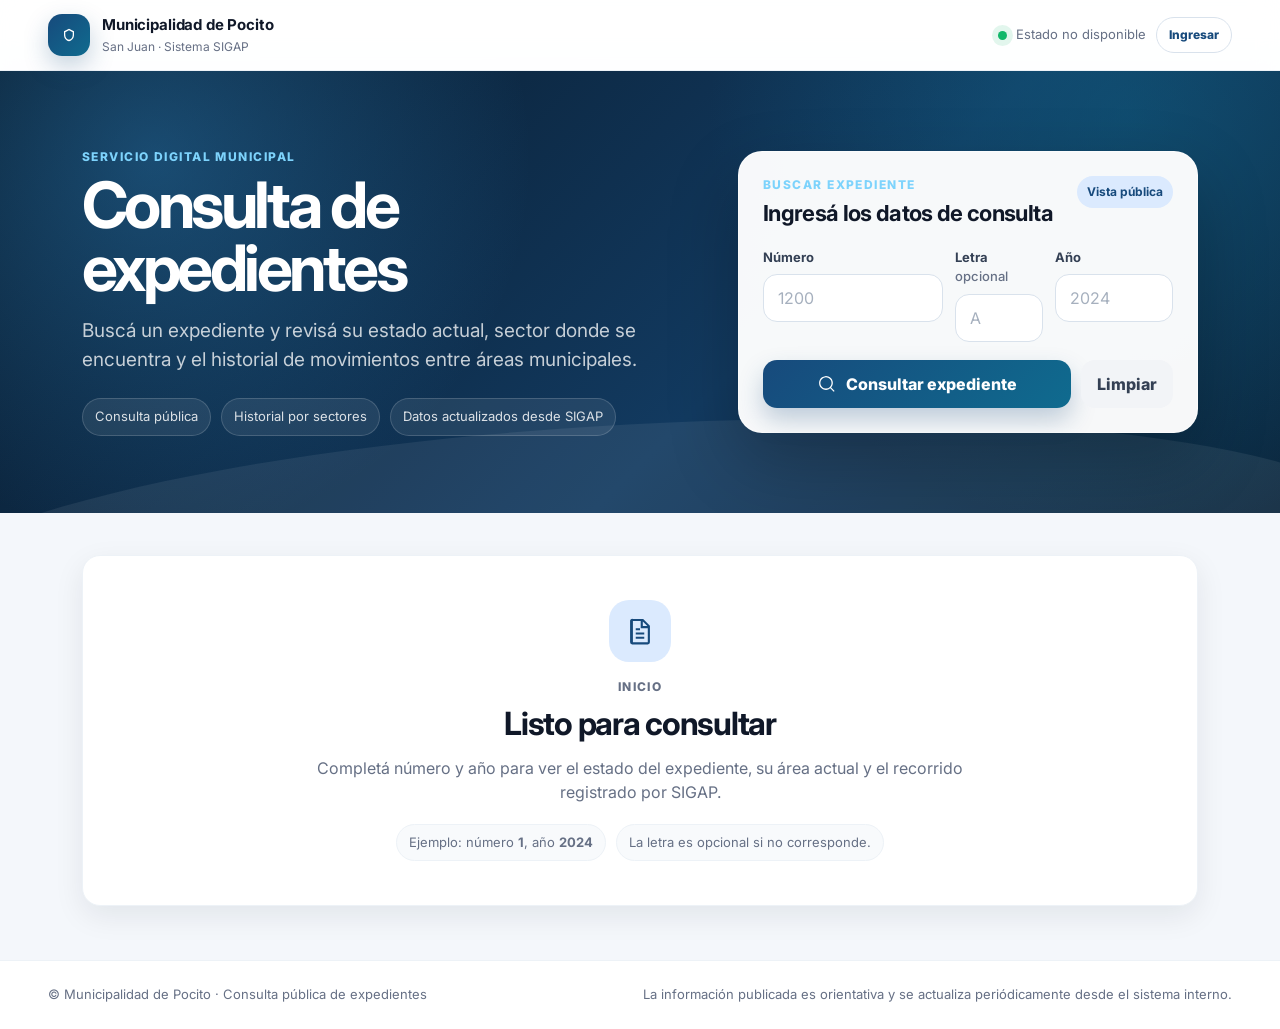
==== commit 1102e392: "Agregar login dashboard y gestion de usuarios" ====
--- a/html/expedientes/index.html
+++ b/html/expedientes/index.html
@@ -22,9 +22,14 @@
         <small>San Juan · Sistema SIGAP</small>
       </span>
     </a>
-    <div class="sync-status" id="syncStatus" aria-live="polite">
-      <span class="pulse" aria-hidden="true"></span>
-      <span>Consultando estado del sistema…</span>
+    <div class="header-actions">
+      <div class="sync-status" id="syncStatus" aria-live="polite">
+        <span class="pulse" aria-hidden="true"></span>
+        <span>Consultando estado del sistema…</span>
+      </div>
+      <button class="header-btn" id="loginButton" type="button">Ingresar</button>
+      <button class="header-btn is-hidden" id="dashboardButton" type="button">Dashboard</button>
+      <button class="header-btn is-hidden" id="logoutButton" type="button">Salir</button>
     </div>
   </header>
 
@@ -51,12 +56,6 @@
             </div>
             <span class="mode-pill">Vista pública</span>
           </div>
-
-          <label class="field field-wide" for="smartSearch">
-            <span>Número de expediente</span>
-            <input id="smartSearch" name="smartSearch" type="text" inputmode="numeric" autocomplete="off" placeholder="Ej.: 1200, 1200/2024 o 1200-A-2024" aria-describedby="searchHelp">
-          </label>
-          <p class="field-help" id="searchHelp">Podés escribir solo el número y completar el año abajo, o pegar un formato completo.</p>
 
           <div class="fields-grid">
             <label class="field" for="numero">
--- a/html/expedientes/styles.css
+++ b/html/expedientes/styles.css
@@ -743,3 +743,174 @@
 display:none
 }
 }
+.load-more-wrap{
+margin-top:18px;
+display:flex;
+justify-content:center
+}
+.btn-load-more{
+height:44px;
+padding:0 18px;
+border:1px solid var(--line);
+border-radius:999px;
+background:#fff;
+color:var(--brand);
+font-weight:800;
+cursor:pointer;
+box-shadow:0 8px 18px rgba(16,24,40,.06);
+transition:transform .15s,box-shadow .15s,border-color .15s
+}
+.btn-load-more:hover{
+transform:translateY(-1px);
+border-color:var(--brand-2);
+box-shadow:0 12px 22px rgba(16,24,40,.10)
+}
+.btn-load-more:disabled{
+cursor:wait;
+opacity:.72;
+transform:none
+}
+.header-actions{
+display:flex;
+align-items:center;
+gap:10px;
+flex-wrap:wrap;
+justify-content:flex-end
+}
+.header-btn,.table-action{
+border:1px solid var(--line);
+background:#fff;
+color:var(--brand);
+border-radius:999px;
+padding:8px 12px;
+font-size:12px;
+font-weight:800;
+cursor:pointer
+}
+.header-btn:hover,.table-action:hover{
+border-color:var(--brand-2);
+box-shadow:0 8px 18px rgba(16,24,40,.08)
+}
+.is-hidden{
+display:none!important
+}
+.field select{
+width:100%;
+height:48px;
+border:1px solid var(--line);
+background:#fff;
+border-radius:14px;
+padding:0 14px;
+color:var(--ink);
+outline:none
+}
+.admin-shell{
+display:grid;
+gap:18px
+}
+.admin-card{
+background:var(--surface);
+border:1px solid var(--line-soft);
+border-radius:var(--radius);
+box-shadow:var(--shadow-soft);
+padding:clamp(22px,4vw,34px)
+}
+.admin-card h2{
+margin:6px 0 8px;
+font-size:clamp(24px,3vw,34px);
+letter-spacing:-.04em
+}
+.admin-card p{
+color:var(--muted)
+}
+.admin-form{
+display:grid;
+gap:14px;
+max-width:440px;
+margin-top:18px
+}
+.stats-grid{
+display:grid;
+grid-template-columns:repeat(3,minmax(0,1fr));
+gap:14px;
+margin:22px 0
+}
+.stat-card{
+padding:18px;
+border:1px solid var(--line-soft);
+border-radius:16px;
+background:var(--surface-2)
+}
+.stat-card span{
+display:block;
+color:var(--muted);
+font-size:12px;
+font-weight:800;
+text-transform:uppercase;
+letter-spacing:.08em
+}
+.stat-card strong{
+display:block;
+font-size:30px;
+margin-top:4px;
+letter-spacing:-.04em
+}
+.dashboard-grid{
+display:grid;
+grid-template-columns:repeat(2,minmax(0,1fr));
+gap:14px
+}
+.mini-table,.mov-table-wrap{
+overflow:auto;
+border:1px solid var(--line-soft);
+border-radius:16px;
+background:#fff
+}
+.mini-table h3{
+margin:0;
+padding:14px 16px;
+border-bottom:1px solid var(--line-soft)
+}
+.mini-table table,.mov-table{
+width:100%;
+border-collapse:collapse;
+font-size:13px
+}
+.mini-table td,.mov-table td,.mov-table th{
+padding:12px 14px;
+border-bottom:1px solid var(--line-soft);
+text-align:left;
+vertical-align:top
+}
+.mini-table td:last-child{
+text-align:right;
+font-weight:800
+}
+.mov-table th{
+background:var(--surface-2);
+font-size:11px;
+text-transform:uppercase;
+letter-spacing:.08em;
+color:var(--muted)
+}
+.mov-table tr.is-current{
+background:#f5fbff
+}
+.user-create-grid{
+display:grid;
+grid-template-columns:repeat(5,minmax(0,1fr));
+gap:12px;
+align-items:end;
+margin:18px 0
+}
+.user-create-grid .btn-primary{
+height:48px
+}
+@media(max-width:900px){
+.stats-grid,.dashboard-grid,.user-create-grid{
+grid-template-columns:1fr
+}
+.header-actions{
+justify-content:flex-start
+}
+}
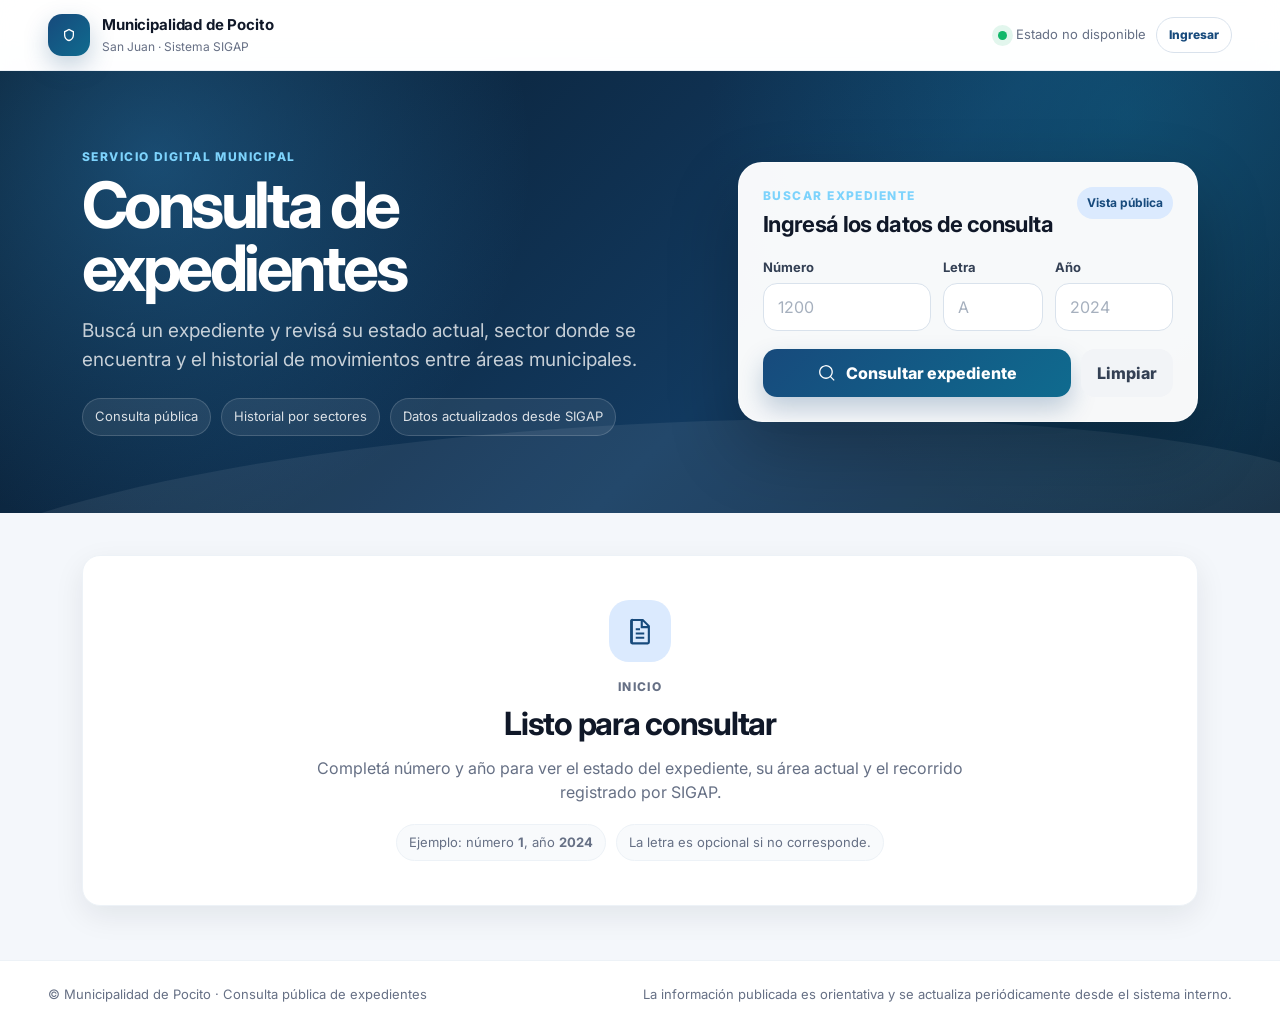
==== commit f297d7b9: "Corregir login y alinear buscador" ====
--- a/html/expedientes/index.html
+++ b/html/expedientes/index.html
@@ -8,8 +8,8 @@
   <link rel="preconnect" href="https://fonts.googleapis.com">
   <link rel="preconnect" href="https://fonts.gstatic.com" crossorigin>
   <link href="https://fonts.googleapis.com/css2?family=Inter:wght@400;500;600;700;800&display=swap" rel="stylesheet">
-  <link rel="stylesheet" href="./styles.css">
-  <script src="./app.js" defer></script>
+  <link rel="stylesheet" href="./styles.css?v=20260610">
+  <script src="./app.js?v=20260610" defer></script>
 </head>
 <body>
   <header class="site-header" aria-label="Encabezado institucional">
@@ -34,7 +34,7 @@
   </header>
 
   <main>
-    <section class="hero" aria-labelledby="pageTitle">
+    <section class="hero" id="appHero" aria-labelledby="pageTitle">
       <div class="hero-bg" aria-hidden="true"></div>
       <div class="hero-inner">
         <div class="hero-copy">
@@ -63,7 +63,7 @@
               <input id="numero" name="numero" type="text" inputmode="numeric" autocomplete="off" maxlength="10" placeholder="1200" required>
             </label>
             <label class="field" for="letra">
-              <span>Letra <em>opcional</em></span>
+              <span>Letra</span>
               <input id="letra" name="letra" type="text" autocomplete="off" maxlength="1" placeholder="A">
             </label>
             <label class="field" for="ano">
--- a/html/expedientes/styles.css
+++ b/html/expedientes/styles.css
@@ -205,7 +205,9 @@
 .field span{
 font-size:13px;
 font-weight:700;
-color:var(--neutral)
+color:var(--neutral);
+line-height:1.25;
+min-height:17px
 }
 .field em{
 font-style:normal;
@@ -240,8 +242,9 @@
 }
 .fields-grid{
 display:grid;
-grid-template-columns:1fr 88px 118px;
-gap:12px
+grid-template-columns:minmax(0,1fr) 100px 118px;
+gap:12px;
+align-items:end
 }
 .form-actions{
 display:flex;
@@ -914,3 +917,7 @@
 justify-content:flex-start
 }
 }
+
+.internal-mode .content-shell{
+padding-top:28px
+}
